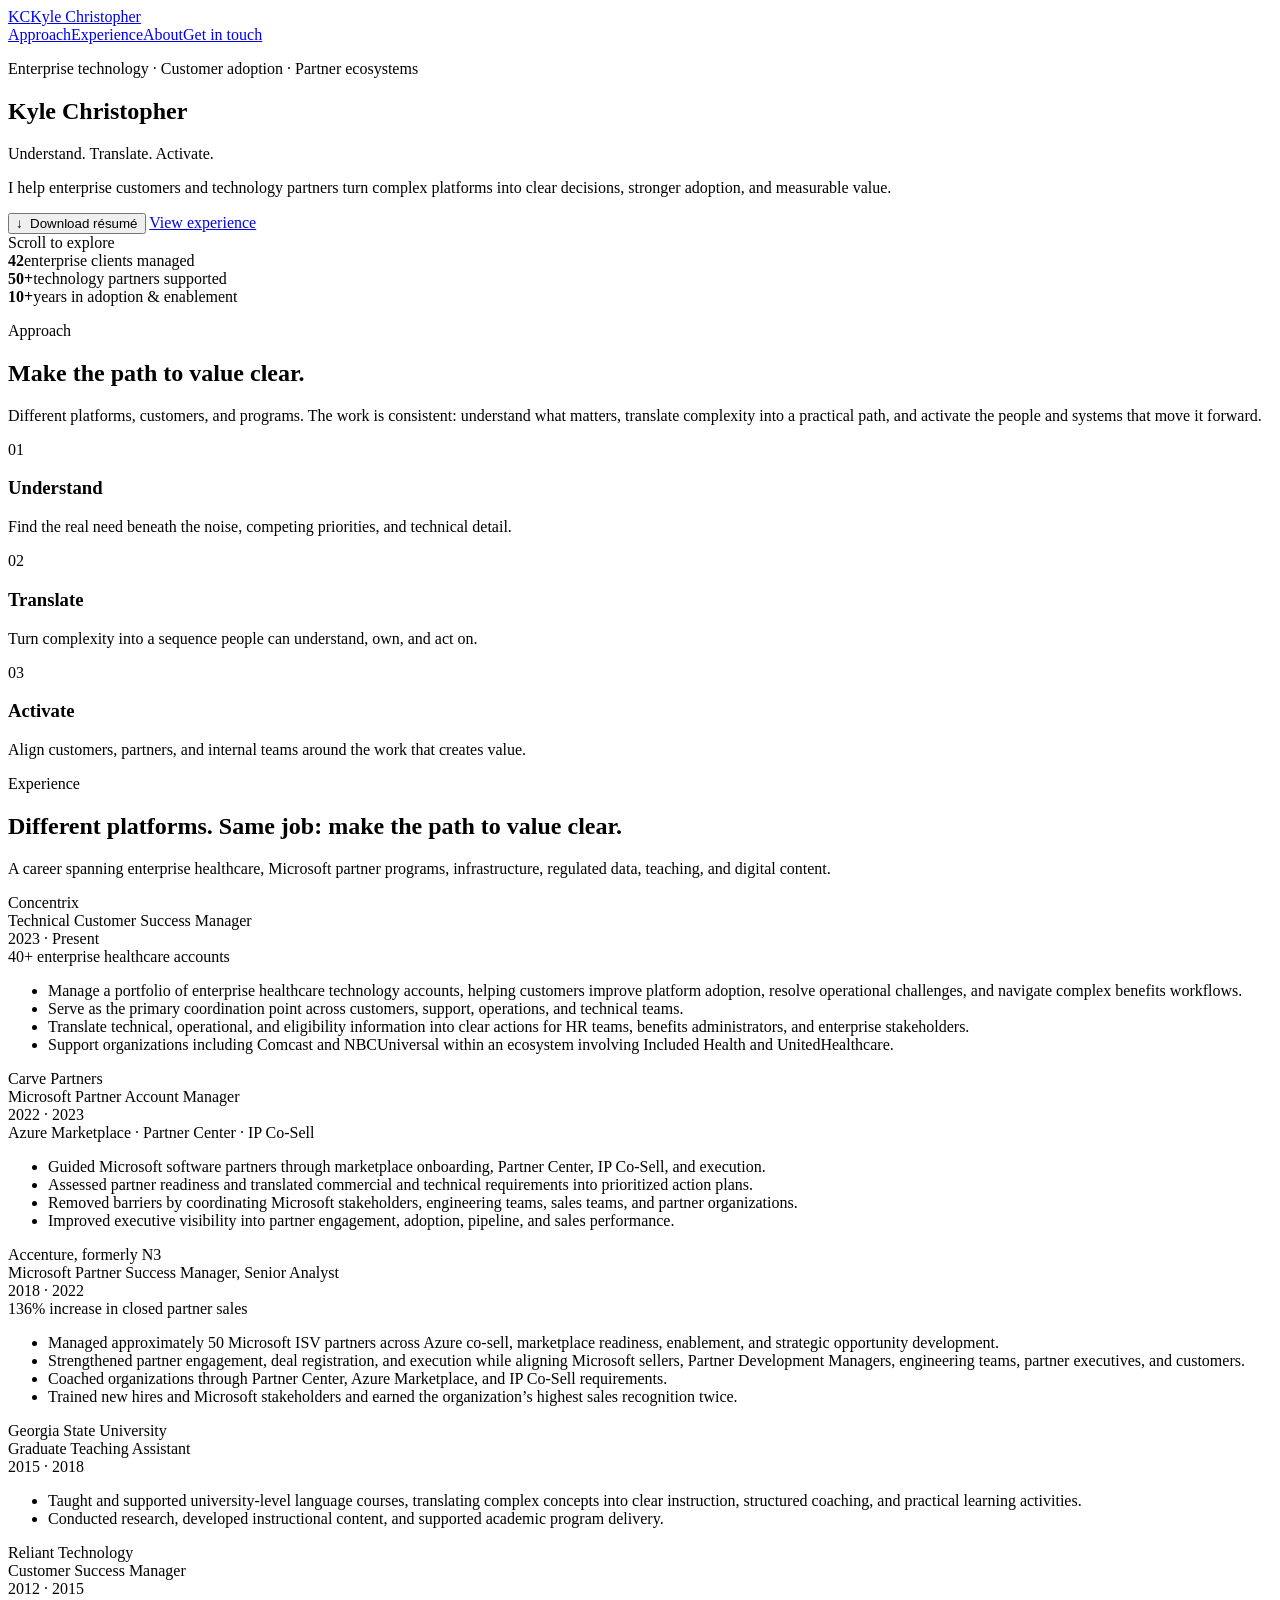
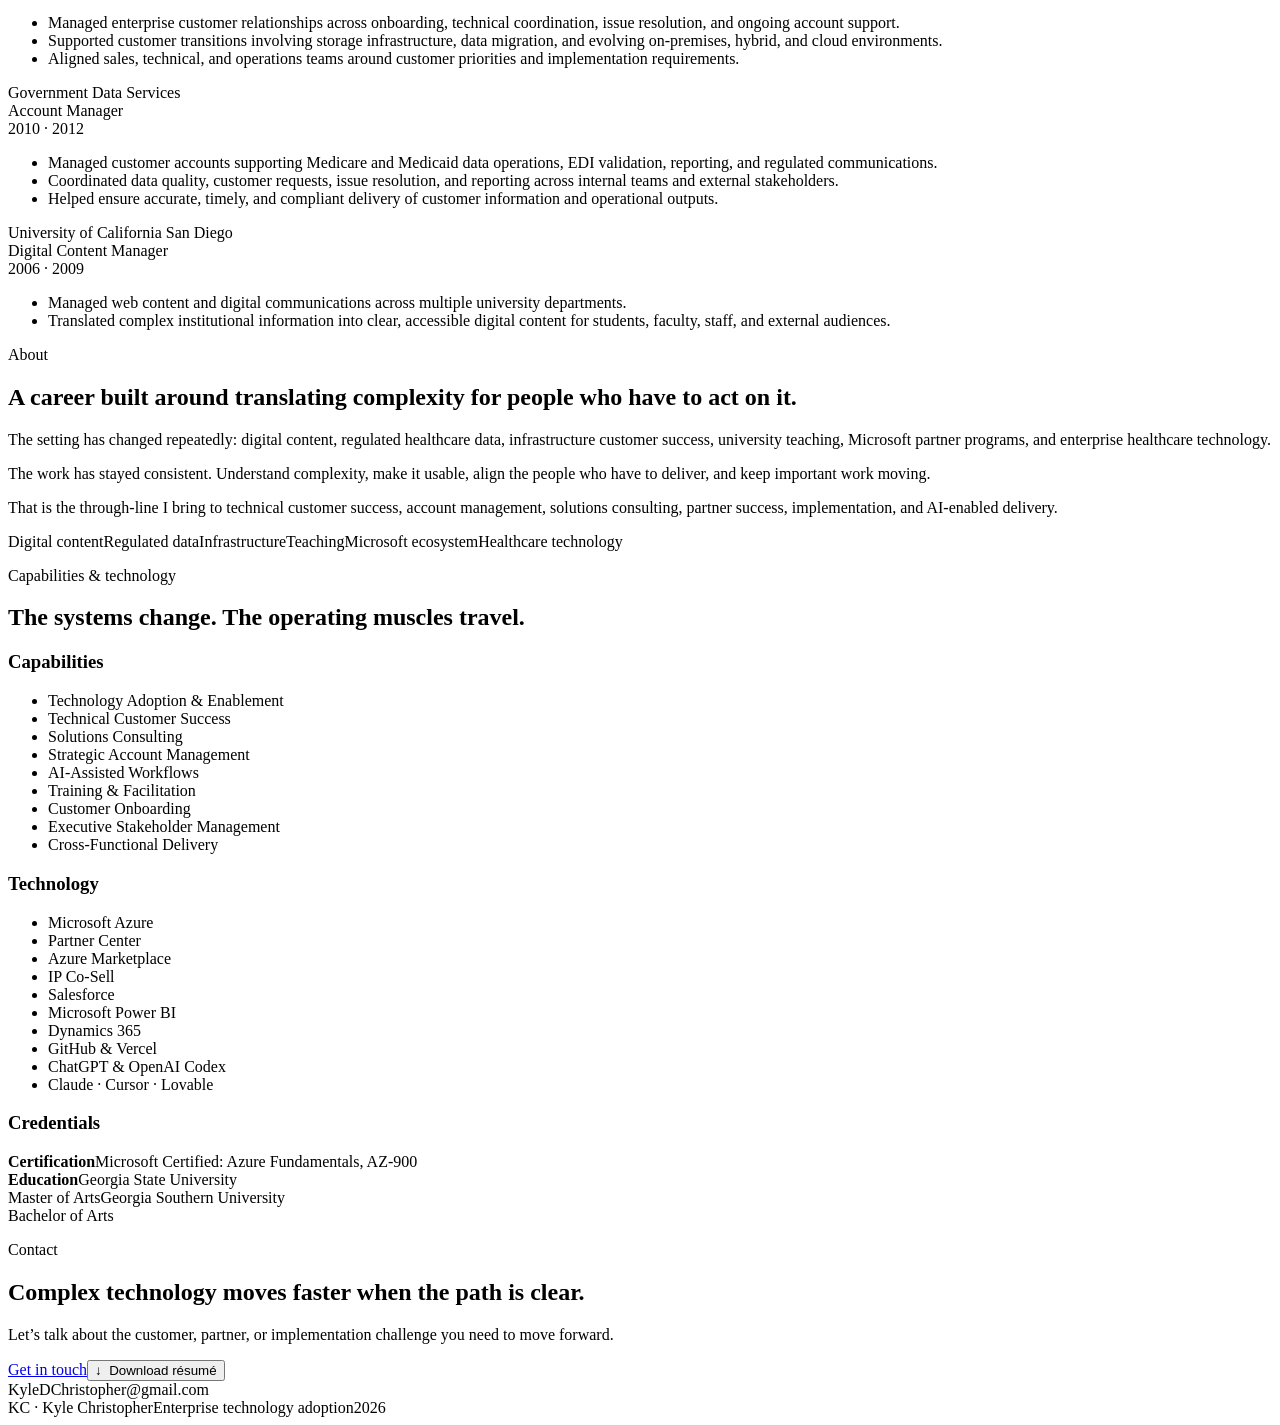
==== kylechristopher/index.html @ fbcc8490 "Add standalone Kyle Christopher portfolio page" ====
<!doctype html>
<html lang="en">
<head>
  <meta charset="utf-8" />
  <meta name="viewport" content="width=device-width, initial-scale=1" />
  <title>Kyle Christopher | Enterprise Technology Adoption</title>
  <meta name="description" content="Kyle Christopher helps enterprise customers and technology partners turn complex platforms into clear decisions, stronger adoption, and measurable value." />
  <meta property="og:title" content="Kyle Christopher | Enterprise Technology Adoption" />
  <meta property="og:description" content="Enterprise technology adoption, customer success, partner enablement, and AI-assisted delivery." />
  <meta property="og:type" content="website" />
  <meta name="theme-color" content="#08111f" />
  <link rel="stylesheet" href="styles.css" />
</head>
<body>
  <header class="nav" id="nav">
    <div class="shell nav-inner">
      <a class="brand" href="#top" aria-label="Kyle Christopher home"><span class="monogram">KC</span><span>Kyle Christopher</span></a>
      <nav class="nav-links" aria-label="Primary navigation">
        <a href="#approach">Approach</a><a href="#experience">Experience</a><a href="#about">About</a><a class="nav-cta" href="mailto:KyleDChristopher@gmail.com">Get in touch</a>
      </nav>
    </div>
  </header>

  <main>
    <section class="hero" id="top">
      <div class="orb one" data-parallax="0.12"></div><div class="orb two" data-parallax="-0.07"></div>
      <div class="shell"><div class="hero-inner" data-parallax="0.018">
        <p class="eyebrow">Enterprise technology · Customer adoption · Partner ecosystems</p>
        <h1 class="hero-name">Kyle Christopher</h1>
        <div class="hero-mantra">Understand. <span>Translate.</span> Activate.</div>
        <p class="hero-copy">I help enterprise customers and technology partners turn complex platforms into clear decisions, stronger adoption, and measurable value.</p>
        <div class="hero-actions">
          <button class="button primary" type="button" data-resume>↓&nbsp; Download résumé</button>
          <a class="button ghost" href="#experience">View experience</a>
        </div>
        <div class="scroll-note">Scroll to explore</div>
      </div></div>
    </section>

    <section class="proof" aria-label="Career proof points"><div class="shell proof-grid">
      <div class="metric reveal"><strong>42</strong><span>enterprise clients managed</span></div>
      <div class="metric reveal"><strong>50+</strong><span>technology partners supported</span></div>
      <div class="metric reveal"><strong>10+</strong><span>years in adoption & enablement</span></div>
    </div></section>

    <section class="approach" id="approach"><div class="shell">
      <div class="reveal"><p class="eyebrow">Approach</p><h2 class="section-title">Make the path to value clear.</h2><p class="section-copy">Different platforms, customers, and programs. The work is consistent: understand what matters, translate complexity into a practical path, and activate the people and systems that move it forward.</p></div>
      <div class="approach-grid">
        <article class="approach-card reveal"><div class="step-num">01</div><h3>Understand</h3><p>Find the real need beneath the noise, competing priorities, and technical detail.</p><div class="card-line"></div></article>
        <article class="approach-card reveal"><div class="step-num">02</div><h3>Translate</h3><p>Turn complexity into a sequence people can understand, own, and act on.</p><div class="card-line"></div></article>
        <article class="approach-card reveal"><div class="step-num">03</div><h3>Activate</h3><p>Align customers, partners, and internal teams around the work that creates value.</p><div class="card-line"></div></article>
      </div>
    </div></section>

    <section class="experience" id="experience"><div class="shell">
      <div class="reveal"><p class="eyebrow">Experience</p><h2 class="section-title">Different platforms. Same job: make the path to value clear.</h2><p class="section-copy">A career spanning enterprise healthcare, Microsoft partner programs, infrastructure, regulated data, teaching, and digital content.</p></div>
      <div class="timeline">
        <article class="role reveal"><div class="role-meta"><div class="role-company">Concentrix</div><div class="role-title">Technical Customer Success Manager</div><div class="role-period">2023 · Present</div></div><div class="role-body"><span class="impact-pill">40+ enterprise healthcare accounts</span><ul><li>Manage a portfolio of enterprise healthcare technology accounts, helping customers improve platform adoption, resolve operational challenges, and navigate complex benefits workflows.</li><li>Serve as the primary coordination point across customers, support, operations, and technical teams.</li><li>Translate technical, operational, and eligibility information into clear actions for HR teams, benefits administrators, and enterprise stakeholders.</li><li>Support organizations including Comcast and NBCUniversal within an ecosystem involving Included Health and UnitedHealthcare.</li></ul></div></article>
        <article class="role reveal"><div class="role-meta"><div class="role-company">Carve Partners</div><div class="role-title">Microsoft Partner Account Manager</div><div class="role-period">2022 · 2023</div></div><div class="role-body"><span class="impact-pill">Azure Marketplace · Partner Center · IP Co-Sell</span><ul><li>Guided Microsoft software partners through marketplace onboarding, Partner Center, IP Co-Sell, and execution.</li><li>Assessed partner readiness and translated commercial and technical requirements into prioritized action plans.</li><li>Removed barriers by coordinating Microsoft stakeholders, engineering teams, sales teams, and partner organizations.</li><li>Improved executive visibility into partner engagement, adoption, pipeline, and sales performance.</li></ul></div></article>
        <article class="role reveal"><div class="role-meta"><div class="role-company">Accenture, formerly N3</div><div class="role-title">Microsoft Partner Success Manager, Senior Analyst</div><div class="role-period">2018 · 2022</div></div><div class="role-body"><span class="impact-pill">136% increase in closed partner sales</span><ul><li>Managed approximately 50 Microsoft ISV partners across Azure co-sell, marketplace readiness, enablement, and strategic opportunity development.</li><li>Strengthened partner engagement, deal registration, and execution while aligning Microsoft sellers, Partner Development Managers, engineering teams, partner executives, and customers.</li><li>Coached organizations through Partner Center, Azure Marketplace, and IP Co-Sell requirements.</li><li>Trained new hires and Microsoft stakeholders and earned the organization’s highest sales recognition twice.</li></ul></div></article>
        <article class="role reveal"><div class="role-meta"><div class="role-company">Georgia State University</div><div class="role-title">Graduate Teaching Assistant</div><div class="role-period">2015 · 2018</div></div><div class="role-body"><ul><li>Taught and supported university-level language courses, translating complex concepts into clear instruction, structured coaching, and practical learning activities.</li><li>Conducted research, developed instructional content, and supported academic program delivery.</li></ul></div></article>
        <article class="role reveal"><div class="role-meta"><div class="role-company">Reliant Technology</div><div class="role-title">Customer Success Manager</div><div class="role-period">2012 · 2015</div></div><div class="role-body"><ul><li>Managed enterprise customer relationships across onboarding, technical coordination, issue resolution, and ongoing account support.</li><li>Supported customer transitions involving storage infrastructure, data migration, and evolving on-premises, hybrid, and cloud environments.</li><li>Aligned sales, technical, and operations teams around customer priorities and implementation requirements.</li></ul></div></article>
        <article class="role reveal"><div class="role-meta"><div class="role-company">Government Data Services</div><div class="role-title">Account Manager</div><div class="role-period">2010 · 2012</div></div><div class="role-body"><ul><li>Managed customer accounts supporting Medicare and Medicaid data operations, EDI validation, reporting, and regulated communications.</li><li>Coordinated data quality, customer requests, issue resolution, and reporting across internal teams and external stakeholders.</li><li>Helped ensure accurate, timely, and compliant delivery of customer information and operational outputs.</li></ul></div></article>
        <article class="role reveal"><div class="role-meta"><div class="role-company">University of California San Diego</div><div class="role-title">Digital Content Manager</div><div class="role-period">2006 · 2009</div></div><div class="role-body"><ul><li>Managed web content and digital communications across multiple university departments.</li><li>Translated complex institutional information into clear, accessible digital content for students, faculty, staff, and external audiences.</li></ul></div></article>
      </div>
    </div></section>

    <section class="about" id="about"><div class="shell about-grid">
      <div class="reveal"><p class="eyebrow">About</p><h2 class="about-quote">A career built around translating complexity for people who have to act on it.</h2></div>
      <div class="about-copy reveal"><p>The setting has changed repeatedly: digital content, regulated healthcare data, infrastructure customer success, university teaching, Microsoft partner programs, and enterprise healthcare technology.</p><p>The work has stayed consistent. Understand complexity, make it usable, align the people who have to deliver, and keep important work moving.</p><p>That is the through-line I bring to technical customer success, account management, solutions consulting, partner success, implementation, and AI-enabled delivery.</p><div class="arc"><span>Digital content</span><span>Regulated data</span><span>Infrastructure</span><span>Teaching</span><span>Microsoft ecosystem</span><span>Healthcare technology</span></div></div>
    </div></section>

    <section class="capabilities"><div class="shell">
      <div class="reveal"><p class="eyebrow">Capabilities & technology</p><h2 class="section-title">The systems change. The operating muscles travel.</h2></div>
      <div class="cap-grid">
        <section class="cap-panel reveal"><h3>Capabilities</h3><ul class="cap-list"><li>Technology Adoption & Enablement</li><li>Technical Customer Success</li><li>Solutions Consulting</li><li>Strategic Account Management</li><li>AI-Assisted Workflows</li><li>Training & Facilitation</li><li>Customer Onboarding</li><li>Executive Stakeholder Management</li><li>Cross-Functional Delivery</li></ul></section>
        <section class="cap-panel reveal"><h3>Technology</h3><ul class="cap-list"><li>Microsoft Azure</li><li>Partner Center</li><li>Azure Marketplace</li><li>IP Co-Sell</li><li>Salesforce</li><li>Microsoft Power BI</li><li>Dynamics 365</li><li>GitHub & Vercel</li><li>ChatGPT & OpenAI Codex</li><li>Claude · Cursor · Lovable</li></ul></section>
        <section class="cap-panel reveal"><h3>Credentials</h3><div class="cred"><strong>Certification</strong><span>Microsoft Certified: Azure Fundamentals, AZ-900</span></div><div class="cred"><strong>Education</strong><span>Georgia State University<br/>Master of Arts</span><span style="margin-top:12px">Georgia Southern University<br/>Bachelor of Arts</span></div></section>
      </div>
    </div></section>

    <section class="contact" id="contact"><div class="shell"><div class="contact-inner reveal">
      <p class="eyebrow">Contact</p><h2>Complex technology moves faster when the path is clear.</h2><p>Let’s talk about the customer, partner, or implementation challenge you need to move forward.</p><div class="contact-actions"><a class="button primary" href="mailto:KyleDChristopher@gmail.com">Get in touch</a><button class="button light" type="button" data-resume>↓&nbsp; Download résumé</button></div><div class="email">KyleDChristopher@gmail.com</div>
    </div></div></section>
  </main>

  <footer><div class="shell footer-inner"><span>KC · Kyle Christopher</span><span>Enterprise technology adoption</span><span>2026</span></div></footer>

  <script src="script.js"></script>
</body>
</html>
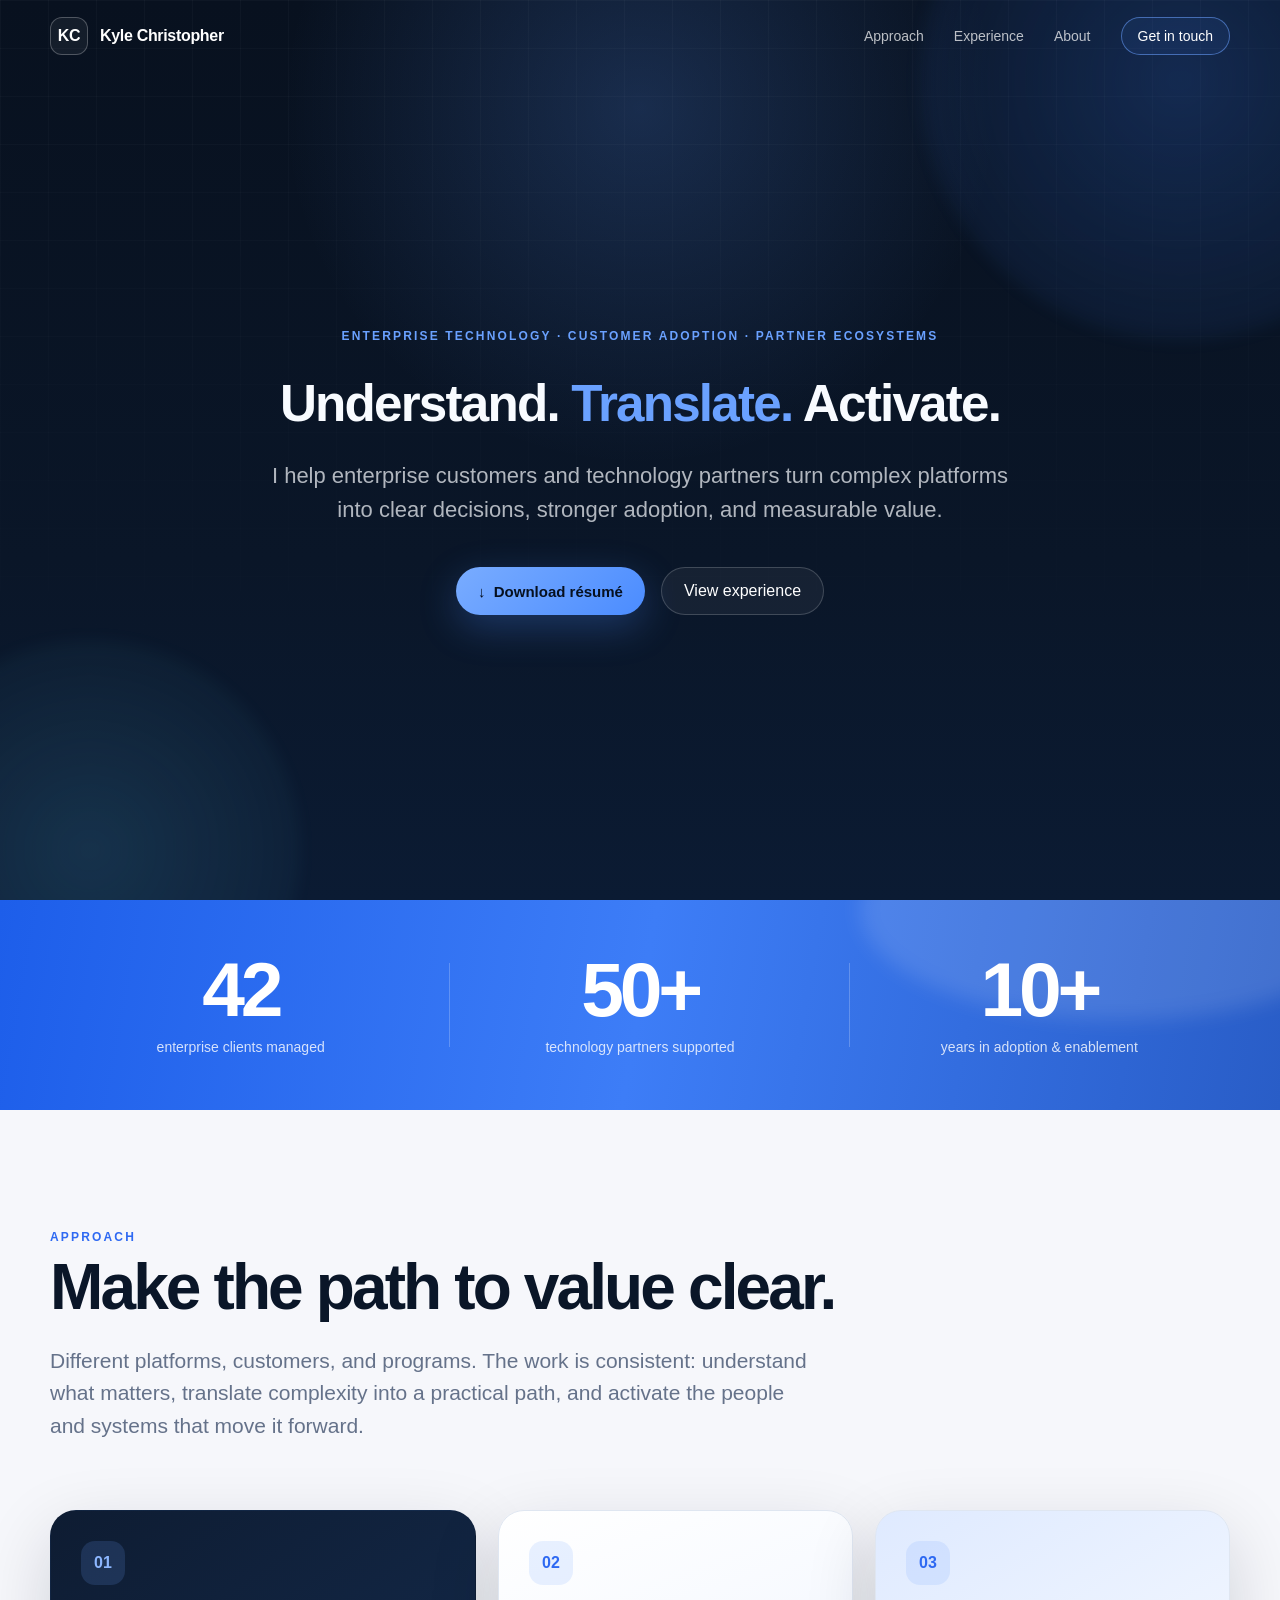
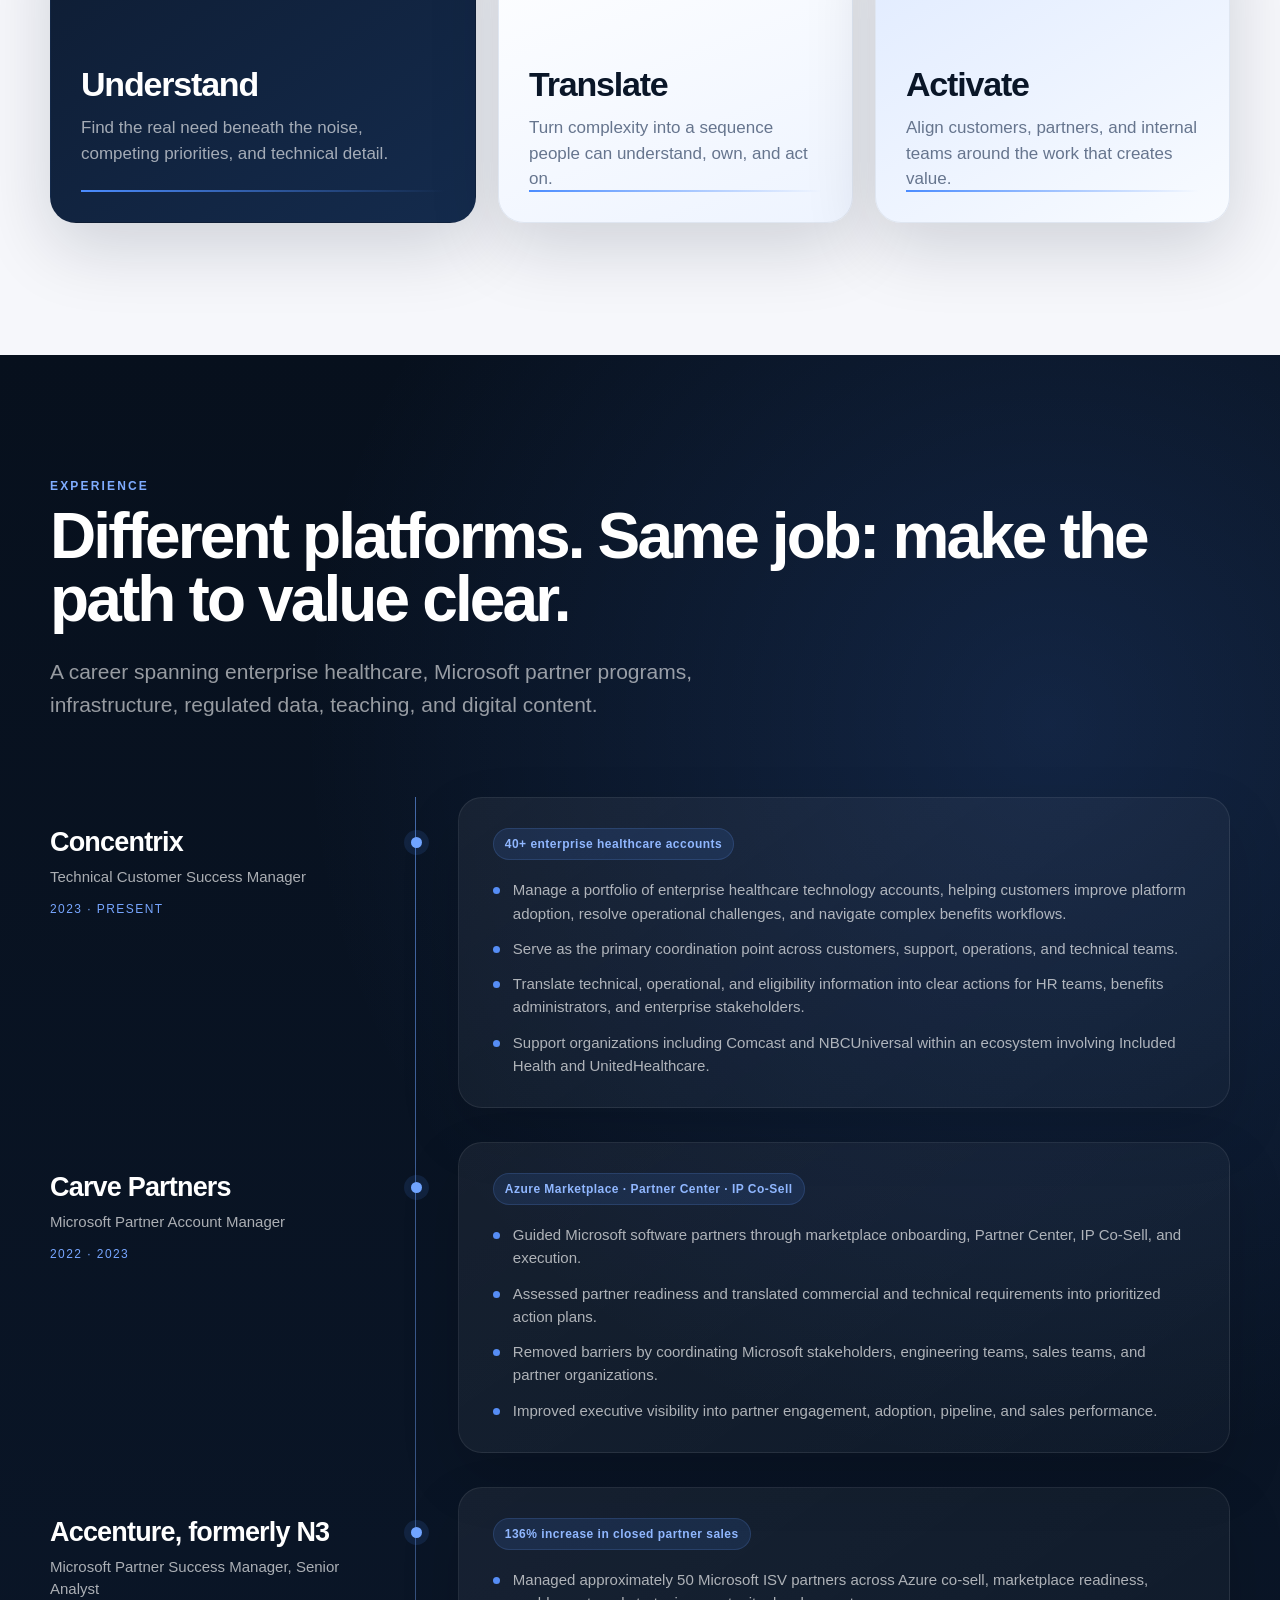
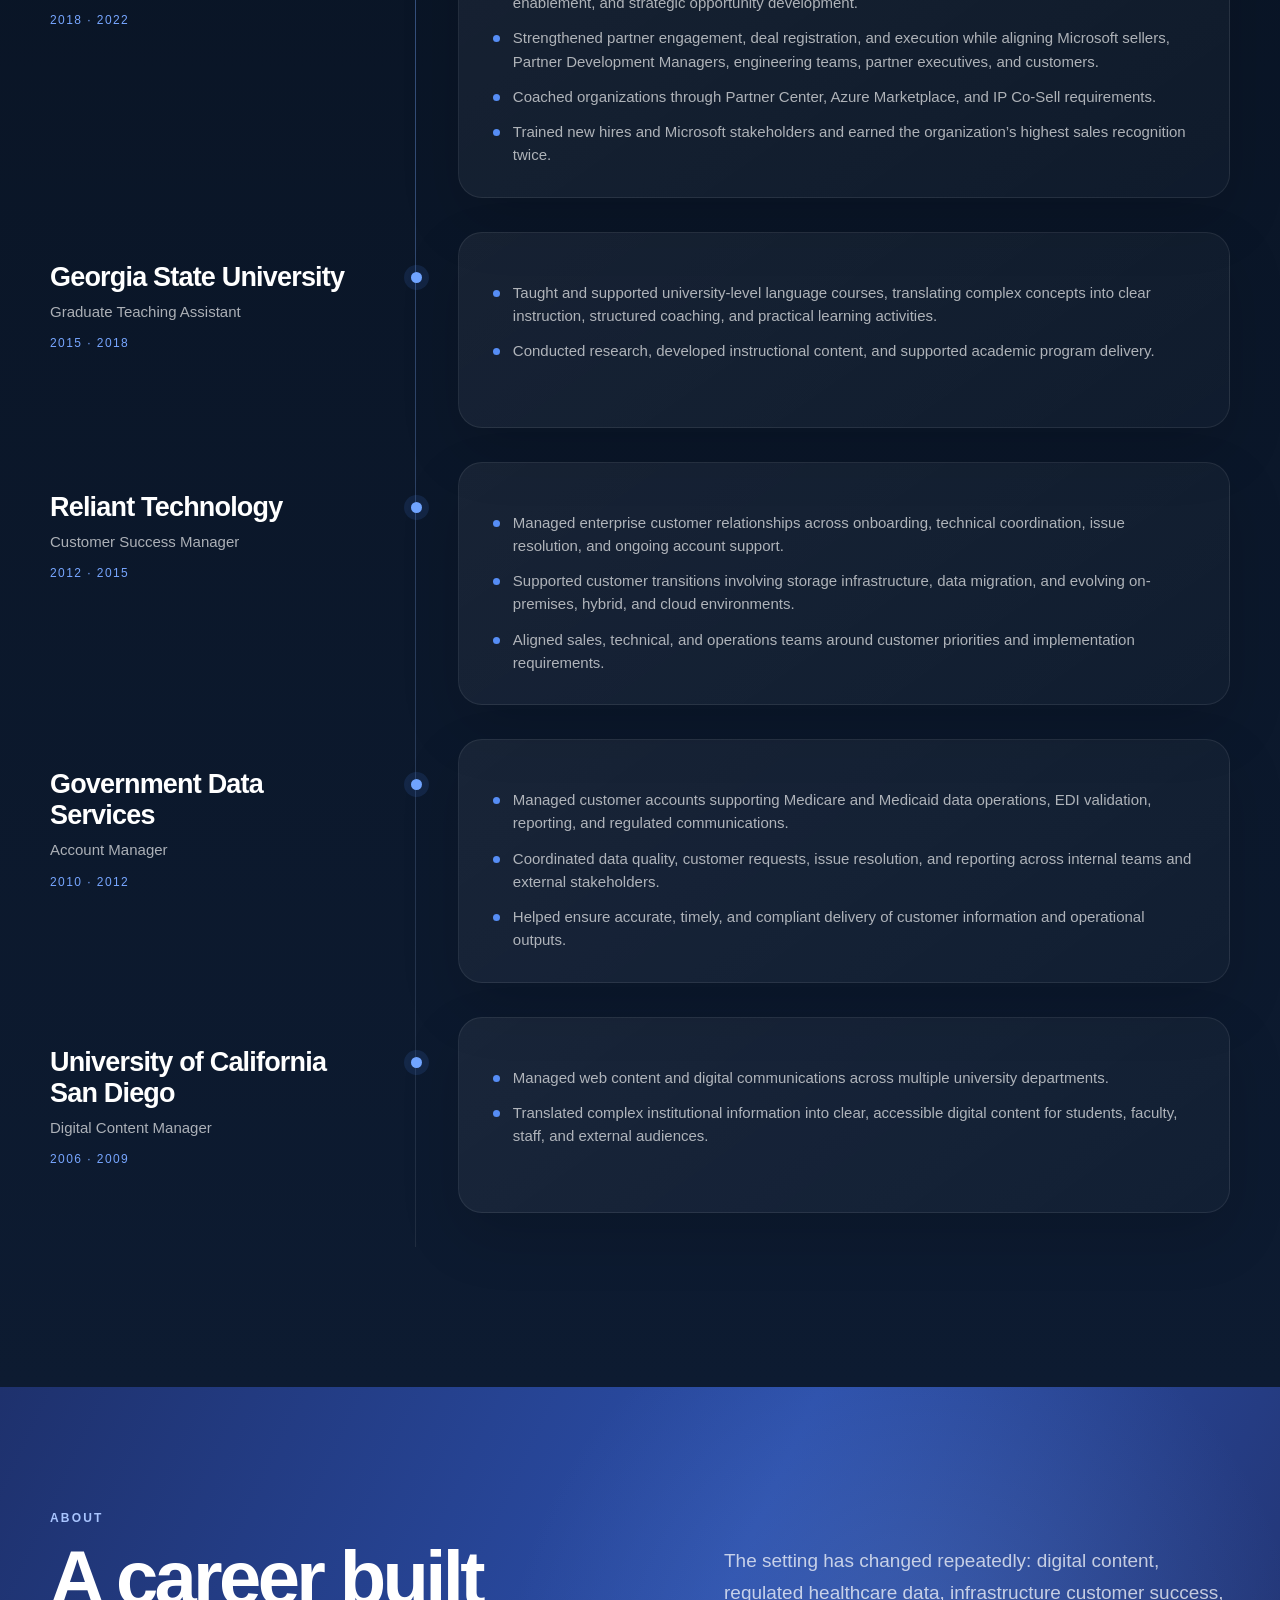
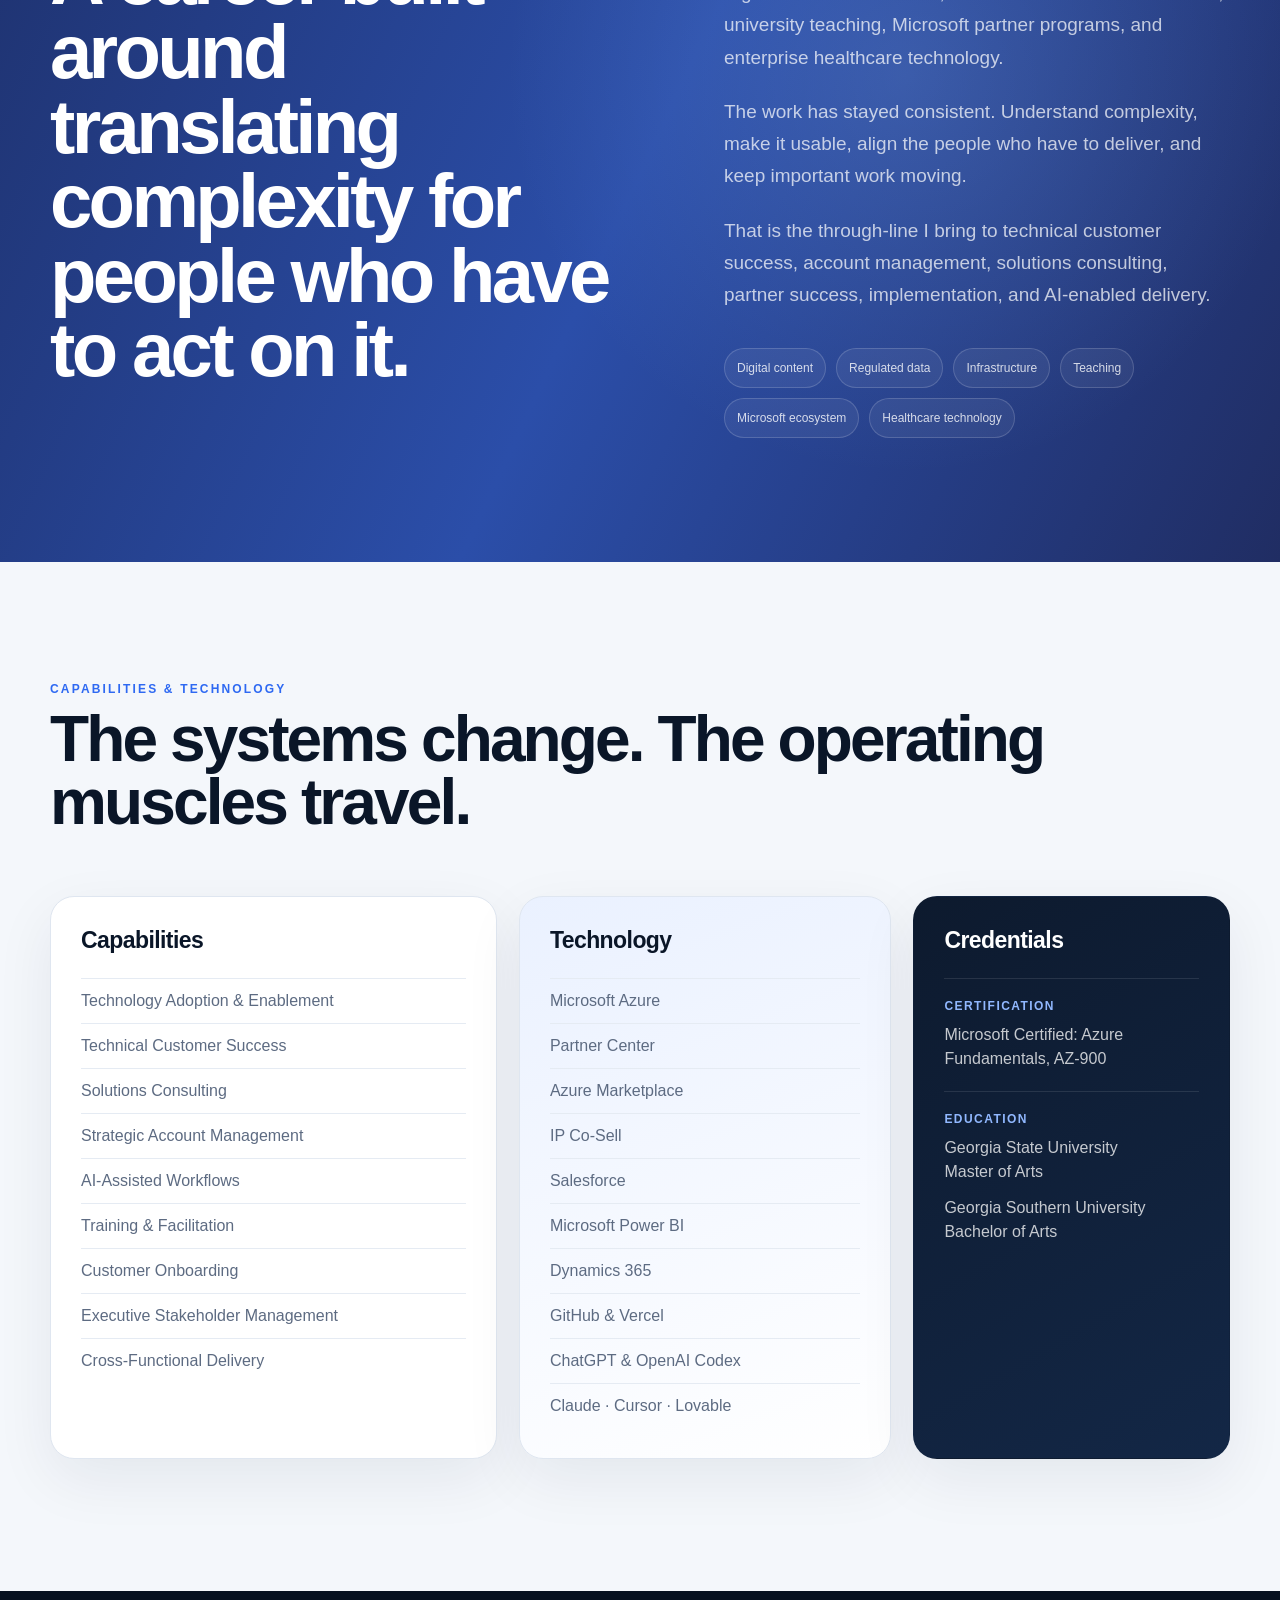
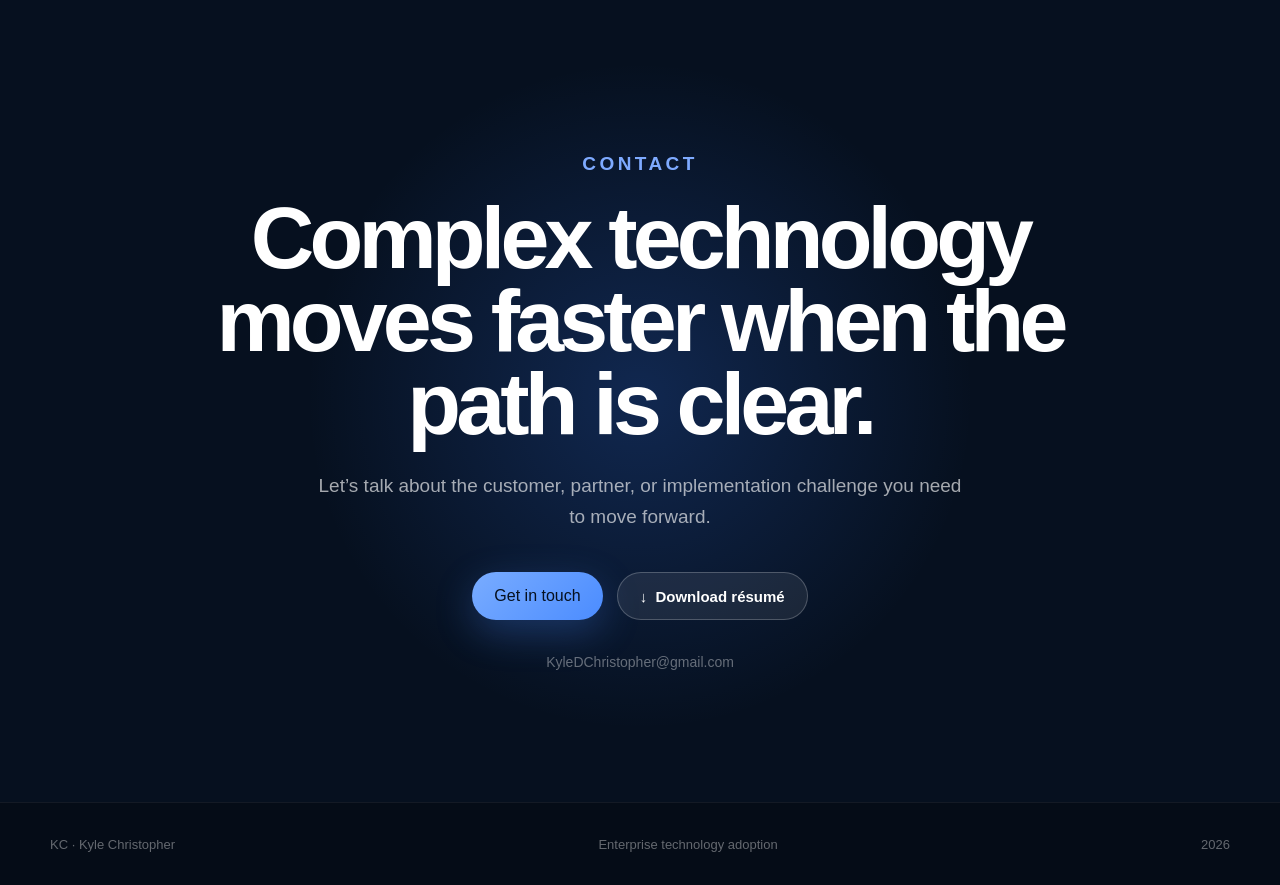
==== commit eaa9ccdc: "Refine hero and link experience to LinkedIn" ====
--- a/kylechristopher/index.html
+++ b/kylechristopher/index.html
@@ -9,6 +9,7 @@
   <meta property="og:description" content="Enterprise technology adoption, customer success, partner enablement, and AI-assisted delivery." />
   <meta property="og:type" content="website" />
   <meta name="theme-color" content="#08111f" />
+  <link rel="icon" type="image/svg+xml" href="favicon.svg" />
   <link rel="stylesheet" href="styles.css" />
 </head>
 <body>
@@ -26,14 +27,12 @@
       <div class="orb one" data-parallax="0.12"></div><div class="orb two" data-parallax="-0.07"></div>
       <div class="shell"><div class="hero-inner" data-parallax="0.018">
         <p class="eyebrow">Enterprise technology · Customer adoption · Partner ecosystems</p>
-        <h1 class="hero-name">Kyle Christopher</h1>
         <div class="hero-mantra">Understand. <span>Translate.</span> Activate.</div>
         <p class="hero-copy">I help enterprise customers and technology partners turn complex platforms into clear decisions, stronger adoption, and measurable value.</p>
         <div class="hero-actions">
           <button class="button primary" type="button" data-resume>↓&nbsp; Download résumé</button>
-          <a class="button ghost" href="#experience">View experience</a>
+          <a class="button ghost" href="https://www.linkedin.com/in/ky-c/" target="_blank" rel="noopener noreferrer">View experience</a>
         </div>
-        <div class="scroll-note">Scroll to explore</div>
       </div></div>
     </section>
 
--- a/kylechristopher/styles.css
+++ b/kylechristopher/styles.css
@@ -0,0 +1,167 @@
+    :root {
+      --ink: #08111f;
+      --ink-2: #0d1a2e;
+      --ink-3: #132541;
+      --paper: #f6f7fb;
+      --paper-2: #eef2f8;
+      --text: #0a1628;
+      --muted: #65728a;
+      --white: #f8fbff;
+      --blue: #4b8cff;
+      --blue-2: #6aa1ff;
+      --blue-3: #2e69f2;
+      --indigo: #243a84;
+      --cyan: #66d5ff;
+      --line: rgba(255,255,255,.12);
+      --shadow: 0 24px 70px rgba(4, 16, 37, .16);
+      --font: Aptos, "Aptos Display", "Segoe UI Variable", "Segoe UI", Arial, system-ui, sans-serif;
+      --max: 1180px;
+    }
+    * { box-sizing: border-box; }
+    html { scroll-behavior: smooth; scroll-padding-top: 88px; }
+    body { margin: 0; font-family: var(--font); color: var(--text); background: var(--paper); -webkit-font-smoothing: antialiased; }
+    a { color: inherit; }
+    button, a.button { font: inherit; }
+    .shell { width: min(var(--max), calc(100% - 44px)); margin: 0 auto; }
+    .eyebrow { margin:0; font-size: 12px; font-weight: 700; letter-spacing: .18em; text-transform: uppercase; }
+    .section-title { margin: 12px 0 0; font-size: clamp(36px, 5vw, 68px); line-height: .98; letter-spacing: -.045em; font-weight: 700; }
+    .section-copy { margin: 26px 0 0; max-width: 760px; font-size: clamp(17px, 2vw, 21px); line-height: 1.55; }
+    .nav { position: fixed; inset: 0 0 auto 0; height: 72px; z-index: 50; transition: .35s ease; }
+    .nav.scrolled { background: rgba(8,17,31,.82); backdrop-filter: blur(18px); border-bottom: 1px solid rgba(255,255,255,.08); }
+    .nav-inner { height: 72px; display:flex; align-items:center; justify-content:space-between; color: #fff; }
+    .brand { text-decoration:none; display:flex; align-items:center; gap: 12px; font-weight:700; letter-spacing:-.02em; }
+    .monogram { display:grid; place-items:center; width: 38px; height: 38px; border:1px solid rgba(255,255,255,.25); border-radius:12px; background:rgba(255,255,255,.05); }
+    .nav-links { display:flex; align-items:center; gap: 30px; }
+    .nav-links a { text-decoration:none; font-size:14px; color:rgba(255,255,255,.72); transition:.25s; }
+    .nav-links a:hover { color:#fff; }
+    .nav-cta { border:1px solid rgba(106,161,255,.55); padding:10px 16px; border-radius:999px; color:#fff!important; background:rgba(75,140,255,.08); }
+
+    .hero { min-height: 100svh; display:grid; place-items:center; position:relative; overflow:hidden; background:
+      radial-gradient(circle at 50% 12%, rgba(91,151,255,.20), transparent 35%),
+      linear-gradient(180deg, #08111f 0%, #0a1628 62%, #0b1b33 100%); color: var(--white); }
+    .hero::before { content:""; position:absolute; inset:0; background-image: linear-gradient(rgba(255,255,255,.03) 1px, transparent 1px), linear-gradient(90deg, rgba(255,255,255,.03) 1px, transparent 1px); background-size: 48px 48px; mask-image: linear-gradient(to bottom, rgba(0,0,0,.85), transparent 84%); }
+    .orb { position:absolute; border-radius:50%; filter: blur(8px); pointer-events:none; will-change:transform; }
+    .orb.one { width:520px; height:520px; top:-180px; right:-160px; background:radial-gradient(circle, rgba(62,130,255,.22), rgba(62,130,255,0)); }
+    .orb.two { width:420px; height:420px; bottom:-160px; left:-120px; background:radial-gradient(circle, rgba(102,213,255,.13), rgba(102,213,255,0)); }
+    .hero-inner { position:relative; z-index:2; text-align:center; padding: 138px 0 94px; max-width: 980px; margin:0 auto; }
+    .hero .eyebrow { color: var(--blue-2); opacity:0; animation: rise 1.45s .16s cubic-bezier(.16,1,.3,1) forwards; }
+    .hero-name { margin: 24px 0 0; font-size: clamp(52px, 8.3vw, 118px); line-height:.86; letter-spacing:-.06em; font-weight:700; opacity:0; animation: rise 1.55s .32s cubic-bezier(.16,1,.3,1) forwards; }
+    .hero-mantra { margin: 34px auto 0; font-size: clamp(28px, 4vw, 54px); line-height:1.06; letter-spacing:-.035em; font-weight:600; opacity:0; animation: rise 1.55s .50s cubic-bezier(.16,1,.3,1) forwards; }
+    .hero-mantra span { color: var(--blue-2); }
+    .hero-copy { margin: 28px auto 0; max-width: 740px; font-size: clamp(18px, 2vw, 22px); line-height:1.55; color: rgba(248,251,255,.70); opacity:0; animation: rise 1.55s .68s cubic-bezier(.16,1,.3,1) forwards; }
+    .hero-actions { margin-top: 40px; display:flex; justify-content:center; gap:16px; flex-wrap:wrap; opacity:0; animation: rise 1.55s .86s cubic-bezier(.16,1,.3,1) forwards; }
+    .button { appearance:none; border:0; cursor:pointer; text-decoration:none; display:inline-flex; align-items:center; justify-content:center; gap:10px; min-height:48px; padding:0 22px; border-radius:999px; font-weight:600; font-size:15px; transition:transform .25s ease, background .25s ease, border-color .25s ease; }
+    .button:hover { transform:translateY(-2px); }
+    .button.primary { color:#06101f; background:linear-gradient(135deg, #79acff, #4b8cff); box-shadow:0 12px 38px rgba(75,140,255,.28); }
+    .button.ghost { color:#fff; border:1px solid rgba(255,255,255,.18); background:rgba(255,255,255,.05); }
+    .button.light { color:#fff; border:1px solid rgba(255,255,255,.22); background:rgba(255,255,255,.08); }
+    .scroll-note { margin-top: 58px; font-size:12px; letter-spacing:.16em; text-transform:uppercase; color:rgba(255,255,255,.36); opacity:0; animation: fade 1.2s 1.35s ease forwards; }
+    @keyframes rise { from { opacity:0; transform:translateY(28px);} to {opacity:1; transform:none;} }
+    @keyframes fade { to { opacity:1; } }
+
+    .proof { background: linear-gradient(100deg, #1d5eea 0%, #3d7df7 50%, #295dc7 100%); color:#fff; position:relative; overflow:hidden; }
+    .proof::after { content:""; position:absolute; width:520px; height:220px; right:-100px; top:-100px; border-radius:50%; background:rgba(255,255,255,.12); filter:blur(10px); }
+    .proof-grid { position:relative; z-index:1; min-height: 210px; display:grid; grid-template-columns:repeat(3,1fr); align-items:center; gap:18px; }
+    .metric { text-align:center; padding:34px 18px; position:relative; }
+    .metric + .metric::before { content:""; position:absolute; left:0; top:25%; height:50%; width:1px; background:rgba(255,255,255,.22); }
+    .metric strong { display:block; font-size:clamp(46px,6vw,78px); line-height:.9; letter-spacing:-.055em; }
+    .metric span { display:block; margin-top:14px; font-size:14px; color:rgba(255,255,255,.80); }
+
+    .approach { background: var(--paper); padding: 120px 0 132px; position:relative; overflow:hidden; }
+    .approach .eyebrow { color: var(--blue-3); }
+    .approach .section-copy { color:var(--muted); }
+    .approach-grid { margin-top:68px; display:grid; grid-template-columns:1.2fr 1fr 1fr; gap:22px; align-items:stretch; }
+    .approach-card { position:relative; min-height:300px; border-radius:26px; padding:30px; overflow:hidden; border:1px solid #dfe6f1; box-shadow:var(--shadow); background:#fff; transition:transform .35s ease, box-shadow .35s ease; }
+    .approach-card:hover { transform:translateY(-7px); box-shadow:0 30px 80px rgba(8,17,31,.15); }
+    .approach-card:first-child { background:linear-gradient(145deg, #0e1c32, #142b4d); color:#fff; border-color:transparent; }
+    .approach-card:nth-child(2) { background:linear-gradient(160deg, #ffffff, #eef4ff); }
+    .approach-card:nth-child(3) { background:linear-gradient(150deg, #dfeaff, #f8fbff); }
+    .step-num { width:44px; height:44px; display:grid; place-items:center; border-radius:14px; font-weight:700; background:rgba(75,140,255,.12); color:var(--blue-3); }
+    .approach-card:first-child .step-num { background:rgba(106,161,255,.16); color:#8db7ff; }
+    .approach-card h3 { margin:82px 0 0; font-size:34px; line-height:1; letter-spacing:-.035em; }
+    .approach-card p { margin:14px 0 0; font-size:17px; line-height:1.5; color:#66758e; }
+    .approach-card:first-child p { color:rgba(255,255,255,.62); }
+    .card-line { position:absolute; inset:auto 30px 30px 30px; height:2px; background:linear-gradient(90deg, var(--blue), transparent); }
+
+    .experience { background: linear-gradient(180deg, #07101d, #0d1b31); color:#fff; padding:124px 0 140px; position:relative; overflow:hidden; }
+    .experience::before { content:""; position:absolute; inset:0; background:radial-gradient(circle at 82% 14%, rgba(76,139,255,.16), transparent 30%); }
+    .experience .shell { position:relative; z-index:1; }
+    .experience .eyebrow { color:#7facff; }
+    .experience .section-copy { color:rgba(255,255,255,.58); }
+    .timeline { margin-top:76px; position:relative; }
+    .timeline::before { content:""; position:absolute; left:calc(31% - 1px); top:0; bottom:0; width:1px; background:linear-gradient(to bottom, rgba(106,161,255,.6), rgba(255,255,255,.08)); }
+    .role { display:grid; grid-template-columns:31% 69%; gap:0; min-height:230px; padding:0 0 34px; }
+    .role-meta { padding:30px 44px 30px 0; position:relative; }
+    .role-meta::after { content:""; position:absolute; right:-6px; top:40px; width:11px; height:11px; border-radius:50%; background:#70a4ff; box-shadow:0 0 0 7px rgba(75,140,255,.12); }
+    .role-company { font-size:27px; font-weight:700; letter-spacing:-.03em; }
+    .role-title { margin-top:8px; font-size:15px; line-height:1.45; color:rgba(255,255,255,.66); }
+    .role-period { margin-top:14px; font-size:12px; letter-spacing:.12em; text-transform:uppercase; color:#77a6ff; }
+    .role-body { margin-left:42px; padding:30px 34px; border:1px solid rgba(255,255,255,.08); border-radius:24px; background:linear-gradient(145deg, rgba(255,255,255,.055), rgba(255,255,255,.025)); box-shadow:0 24px 60px rgba(0,0,0,.14); }
+    .role-body ul { margin:18px 0 0; padding:0; list-style:none; display:grid; gap:12px; }
+    .role-body li { color:rgba(255,255,255,.66); line-height:1.55; font-size:15px; padding-left:20px; position:relative; }
+    .role-body li::before { content:""; width:7px; height:7px; border-radius:50%; position:absolute; left:0; top:.6em; background:#568df5; }
+    .impact-pill { display:inline-flex; padding:8px 11px; border-radius:999px; background:rgba(75,140,255,.12); color:#90b7ff; border:1px solid rgba(106,161,255,.17); font-size:12px; font-weight:700; letter-spacing:.04em; }
+
+    .about { color:#fff; background:linear-gradient(115deg, #1e316d 0%, #2b4ea9 50%, #202d63 100%); padding:124px 0; position:relative; overflow:hidden; }
+    .about::before { content:""; position:absolute; inset:-30% -10%; background:radial-gradient(circle at 68% 45%, rgba(137,185,255,.20), transparent 32%); transform:rotate(-8deg); }
+    .about-grid { position:relative; z-index:1; display:grid; grid-template-columns:1.08fr .92fr; gap:80px; align-items:start; }
+    .about .eyebrow { color:#a9c5ff; }
+    .about-quote { margin:16px 0 0; font-size:clamp(42px,6vw,76px); line-height:.98; letter-spacing:-.048em; }
+    .about-copy { font-size:19px; line-height:1.7; color:rgba(255,255,255,.72); padding-top:34px; }
+    .about-copy p { margin:0 0 22px; }
+    .arc { margin-top:36px; display:flex; flex-wrap:wrap; gap:10px; }
+    .arc span { padding:9px 12px; border-radius:999px; font-size:12px; color:rgba(255,255,255,.8); border:1px solid rgba(255,255,255,.16); background:rgba(255,255,255,.06); }
+
+    .capabilities { background:#f4f7fb; padding:120px 0 132px; }
+    .capabilities .eyebrow { color:var(--blue-3); }
+    .cap-grid { margin-top:62px; display:grid; grid-template-columns:1.2fr 1fr .85fr; gap:22px; }
+    .cap-panel { border-radius:24px; padding:30px; background:#fff; border:1px solid #dfe6f0; box-shadow:0 20px 60px rgba(9,27,57,.07); }
+    .cap-panel:nth-child(2) { background:linear-gradient(160deg,#eaf1ff,#fff); }
+    .cap-panel:nth-child(3) { background:linear-gradient(150deg,#0d1a2e,#132746); color:#fff; border-color:transparent; }
+    .cap-panel h3 { margin:0 0 24px; font-size:23px; letter-spacing:-.025em; }
+    .cap-list { list-style:none; padding:0; margin:0; display:grid; gap:0; }
+    .cap-list li { padding:13px 0; border-top:1px solid #e5ebf3; color:#5d6b82; }
+    .cap-panel:nth-child(3) .cap-list li { border-color:rgba(255,255,255,.1); color:rgba(255,255,255,.7); }
+    .cred { padding:20px 0; border-top:1px solid rgba(255,255,255,.1); }
+    .cred strong { display:block; color:#91b8ff; font-size:12px; letter-spacing:.12em; text-transform:uppercase; }
+    .cred span { display:block; margin-top:10px; color:rgba(255,255,255,.76); line-height:1.5; }
+
+    .contact { background:#06101f; color:#fff; padding:132px 0; position:relative; overflow:hidden; }
+    .contact::before { content:""; position:absolute; width:760px; height:760px; border-radius:50%; background:radial-gradient(circle,rgba(55,124,255,.22),transparent 62%); left:50%; top:50%; transform:translate(-50%,-50%); }
+    .contact-inner { position:relative; z-index:1; text-align:center; max-width:900px; margin:0 auto; }
+    .contact .eyebrow { color:#7eaaff; }
+    .contact h2 { margin:18px auto 0; font-size:clamp(44px,7vw,88px); line-height:.94; letter-spacing:-.055em; }
+    .contact p { margin:26px auto 0; max-width:650px; font-size:19px; line-height:1.6; color:rgba(255,255,255,.64); }
+    .contact-actions { margin-top:40px; display:flex; justify-content:center; flex-wrap:wrap; gap:14px; }
+    .email { margin-top:34px; font-size:14px; color:rgba(255,255,255,.38); }
+    footer { background:#050c17; color:rgba(255,255,255,.38); border-top:1px solid rgba(255,255,255,.06); }
+    .footer-inner { min-height:82px; display:flex; align-items:center; justify-content:space-between; gap:20px; font-size:13px; }
+
+    .reveal { opacity:0; transform:translateY(24px); transition:opacity .9s cubic-bezier(.16,1,.3,1), transform 1s cubic-bezier(.16,1,.3,1); }
+    .reveal.visible { opacity:1; transform:none; }
+
+    @media (max-width: 860px) {
+      .shell { width:min(100% - 30px,var(--max)); }
+      .nav-links a:not(.nav-cta) { display:none; }
+      .brand > span:last-child { display:none; }
+      .hero-inner { padding-top:120px; }
+      .proof-grid { grid-template-columns:1fr; padding:24px 0; }
+      .metric { padding:24px 10px; }
+      .metric + .metric::before { width:40%; height:1px; top:0; left:30%; }
+      .approach-grid,.about-grid,.cap-grid { grid-template-columns:1fr; }
+      .approach-card { min-height:245px; }
+      .approach-card h3 { margin-top:60px; }
+      .timeline::before { left:7px; }
+      .role { grid-template-columns:1fr; padding-left:32px; min-height:auto; }
+      .role-meta { padding:24px 0 15px; }
+      .role-meta::after { left:-30px; right:auto; top:32px; }
+      .role-body { margin-left:0; padding:24px; }
+      .about-grid { gap:25px; }
+      .about-copy { padding-top:0; }
+      .footer-inner { flex-direction:column; justify-content:center; text-align:center; padding:24px 0; }
+    }
+    @media (prefers-reduced-motion: reduce) {
+      html { scroll-behavior:auto; }
+      *,*::before,*::after { animation-duration:.001ms!important; animation-iteration-count:1!important; transition-duration:.001ms!important; }
+      .hero .eyebrow,.hero-name,.hero-mantra,.hero-copy,.hero-actions,.scroll-note,.reveal { opacity:1!important; transform:none!important; }
+    }
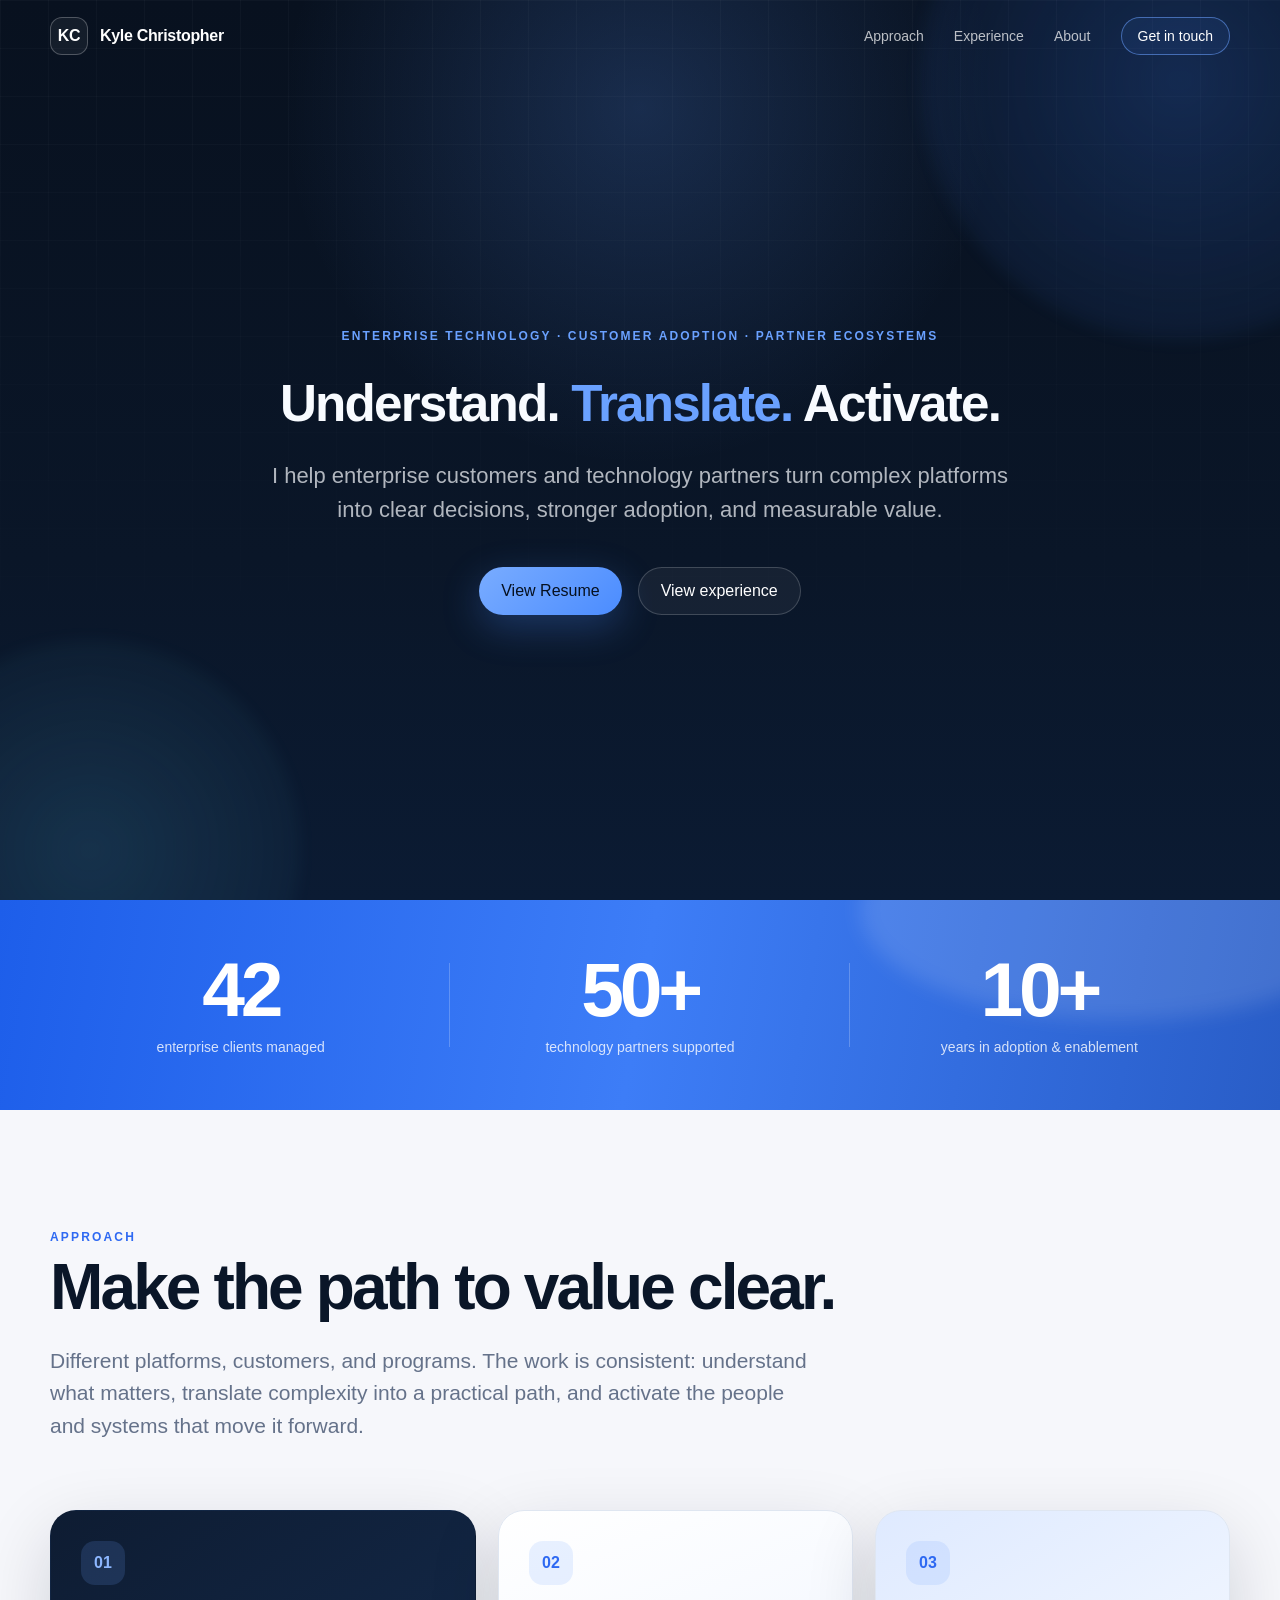
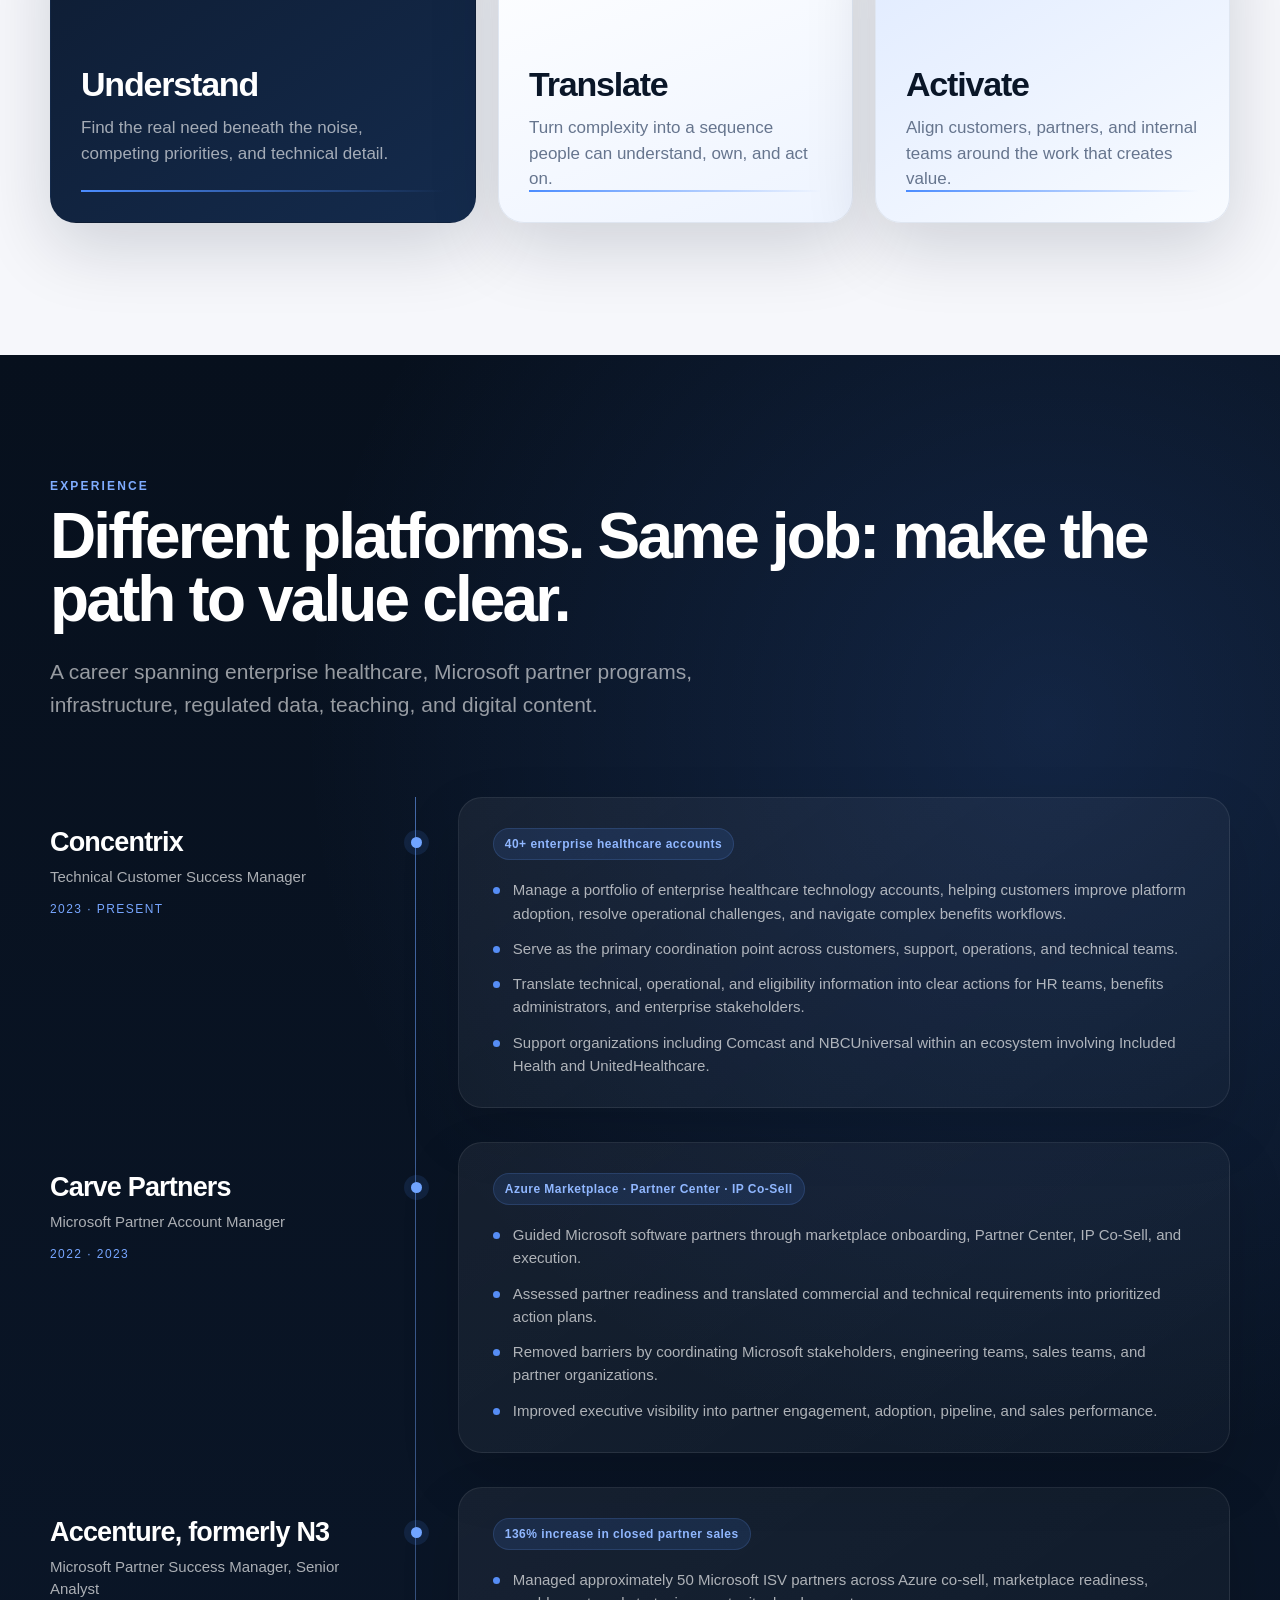
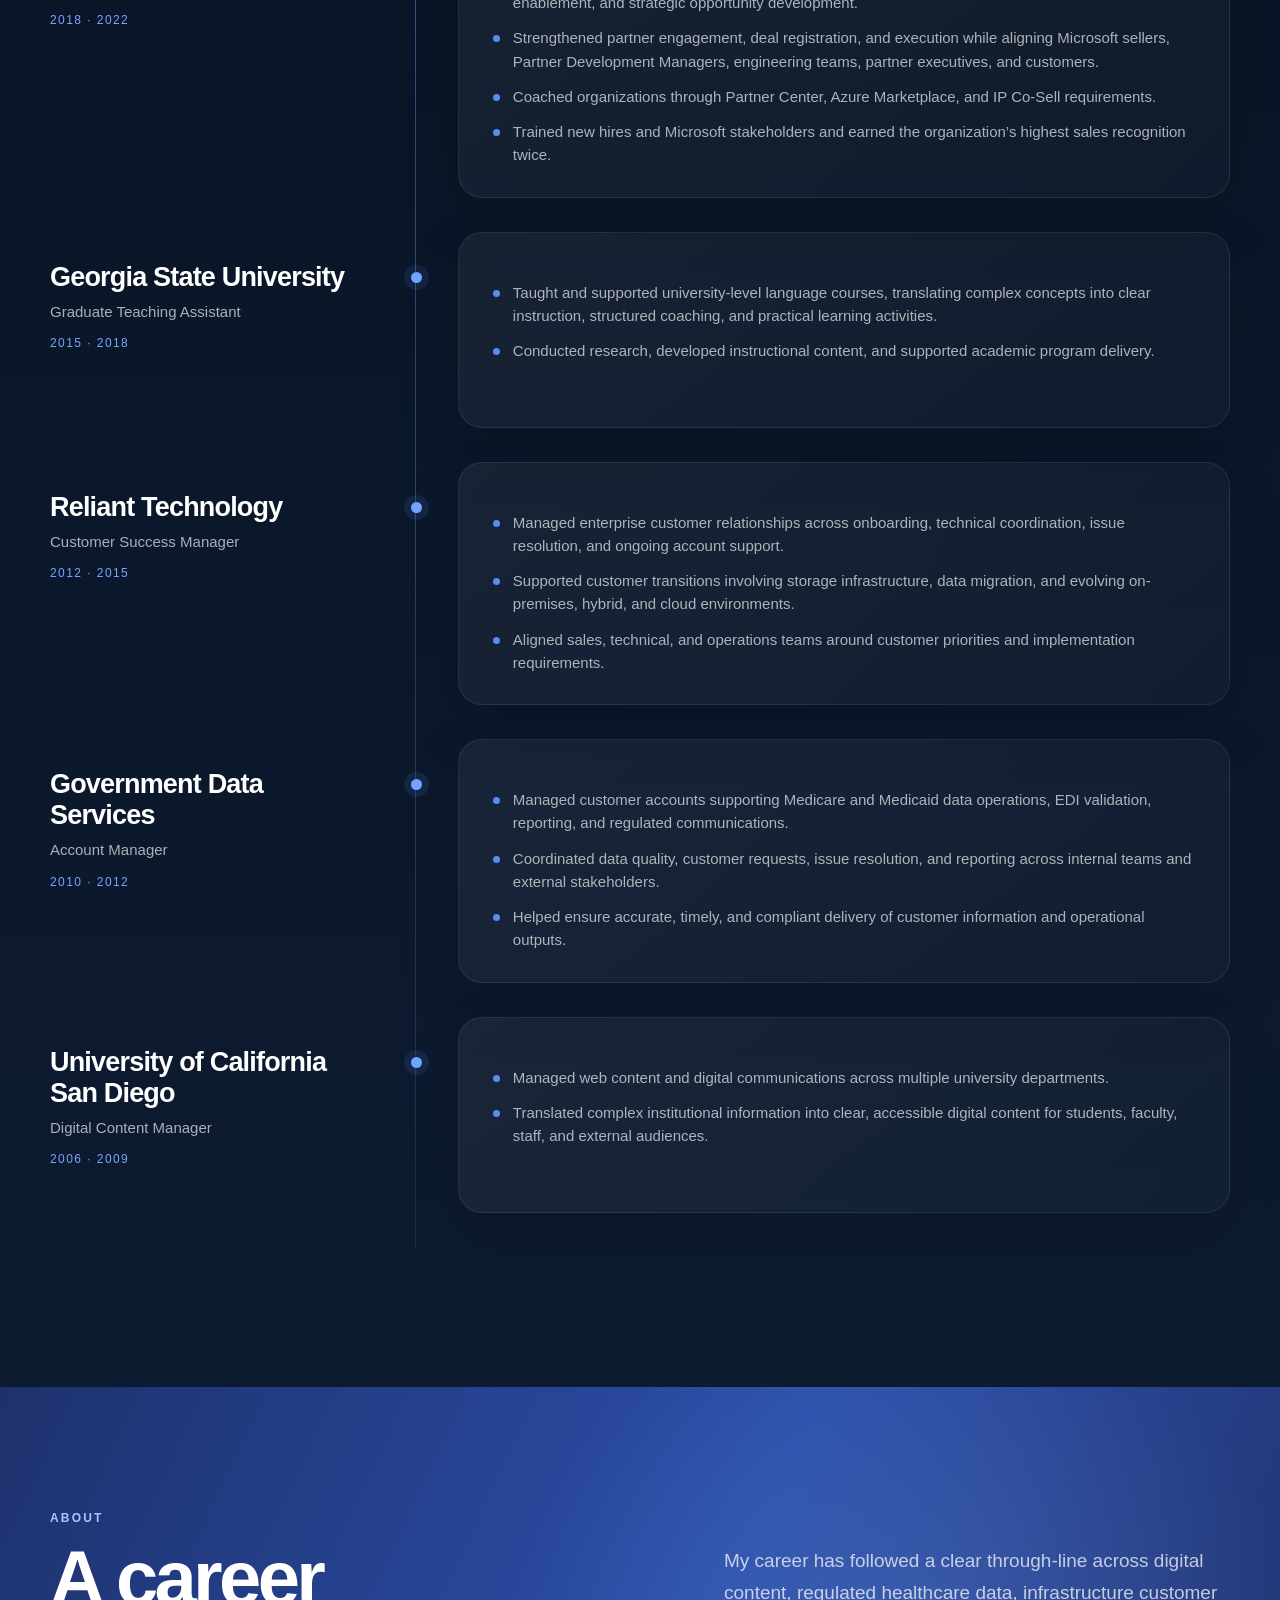
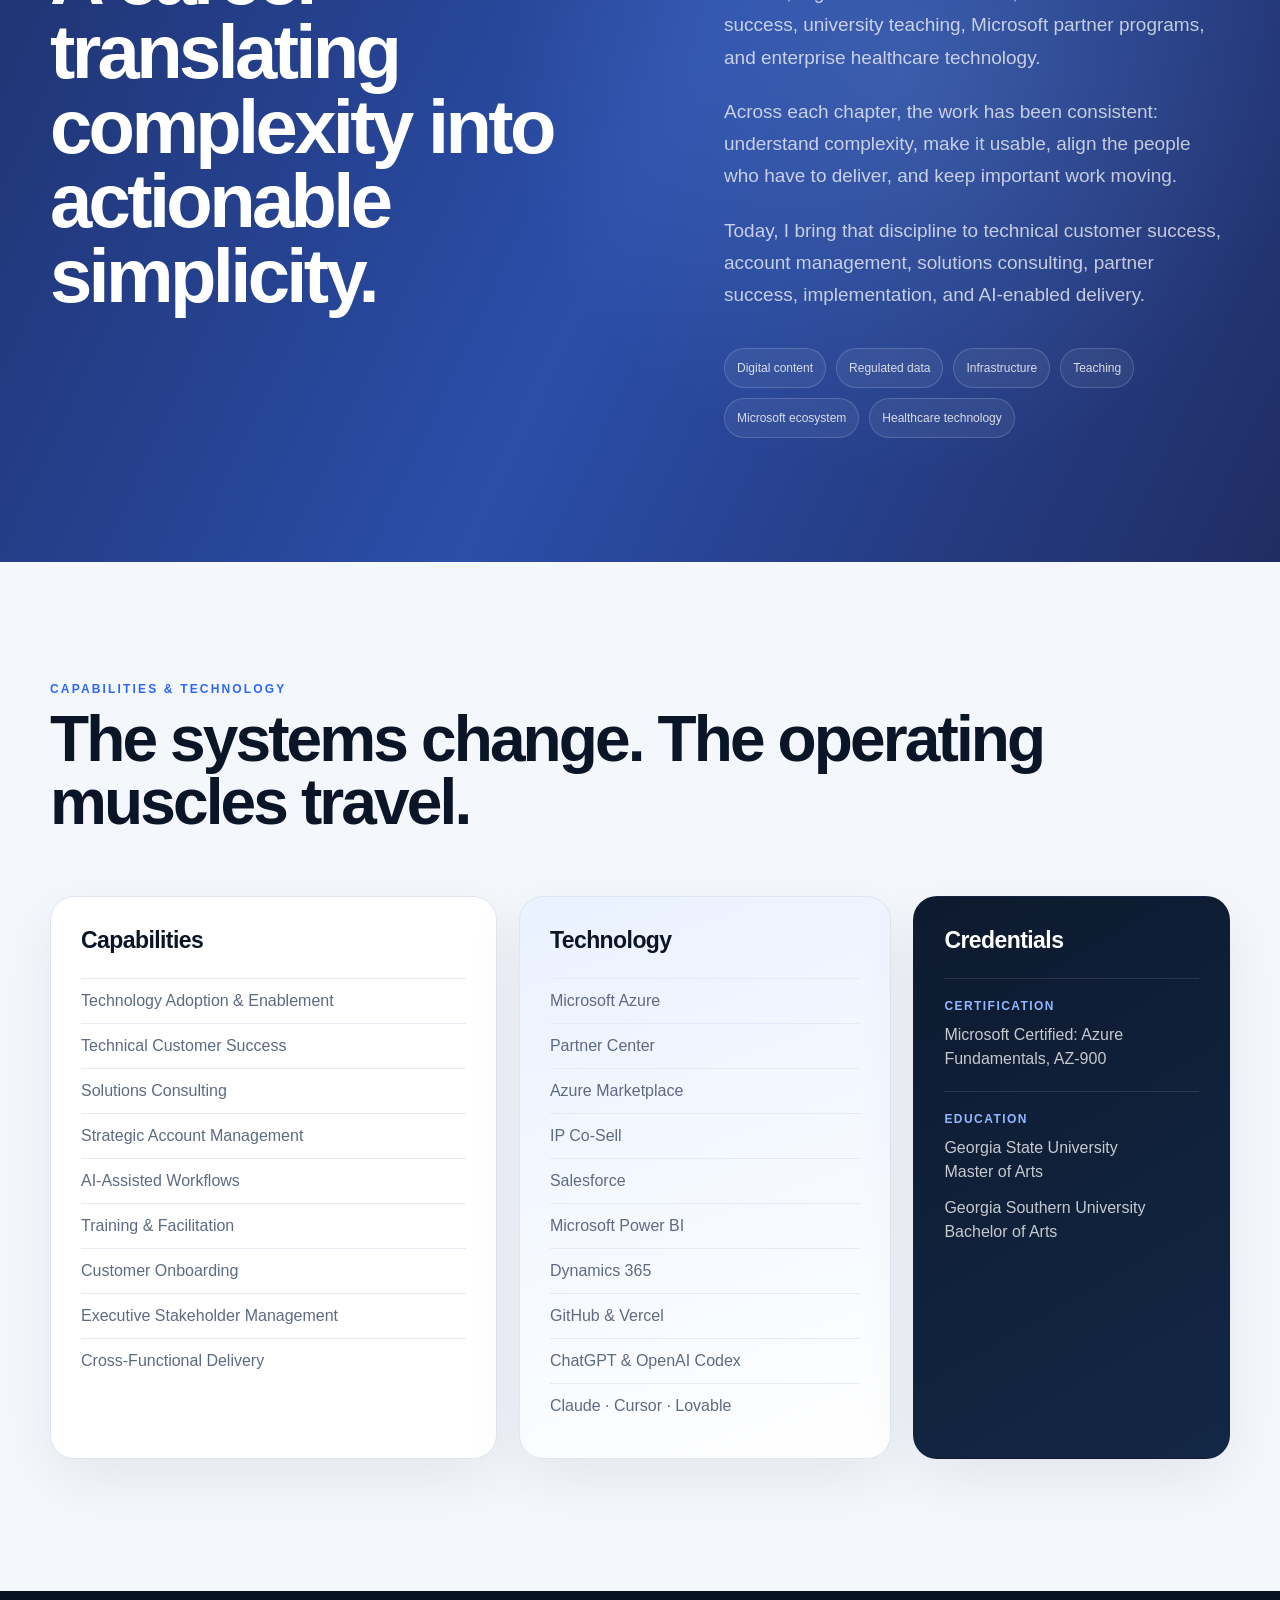
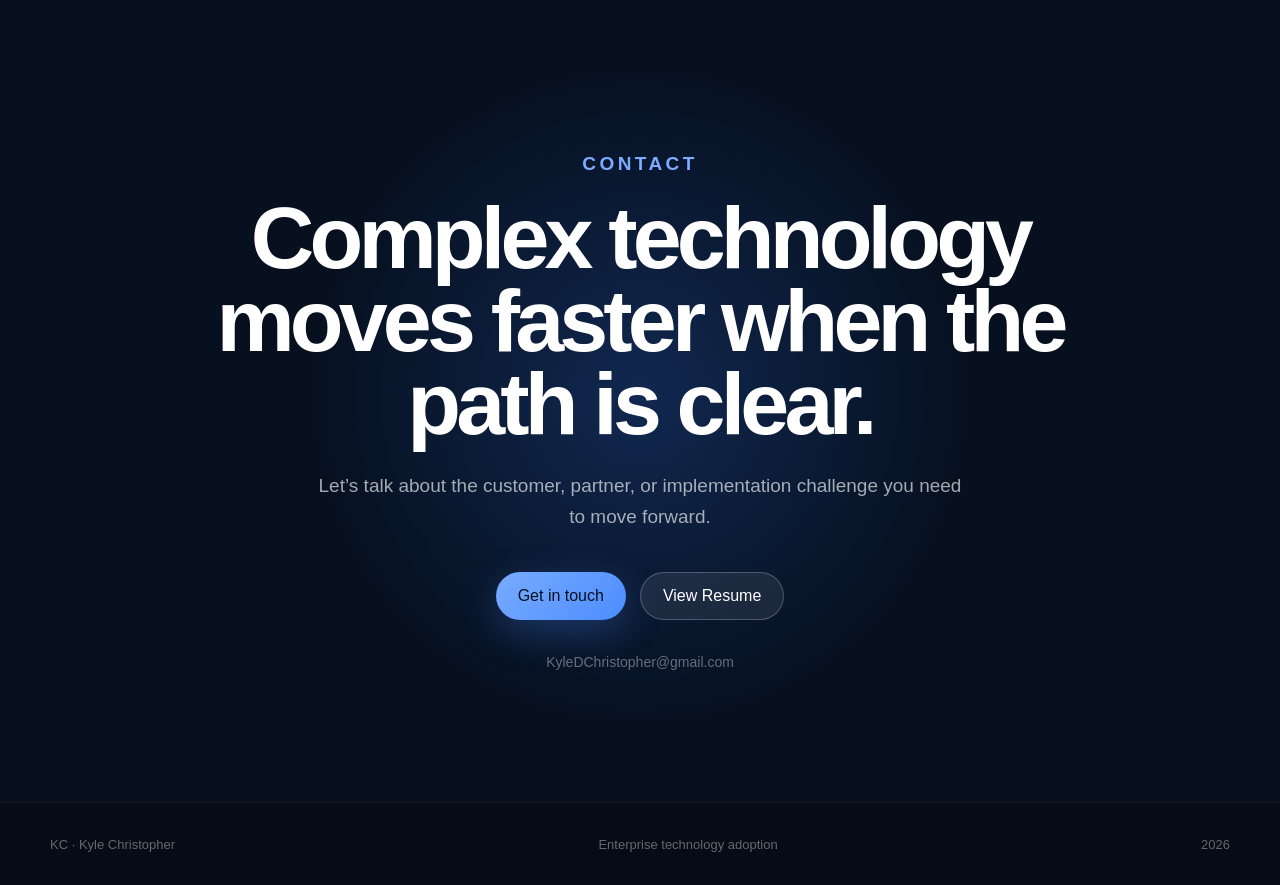
==== commit 222ce64b: "Replace resume download with exact PDF viewer" ====
--- a/kylechristopher/index.html
+++ b/kylechristopher/index.html
@@ -30,7 +30,7 @@
         <div class="hero-mantra">Understand. <span>Translate.</span> Activate.</div>
         <p class="hero-copy">I help enterprise customers and technology partners turn complex platforms into clear decisions, stronger adoption, and measurable value.</p>
         <div class="hero-actions">
-          <button class="button primary" type="button" data-resume>↓&nbsp; Download résumé</button>
+          <a class="button primary" href="view-resume.html" target="_blank" rel="noopener noreferrer">View Resume</a>
           <a class="button ghost" href="https://www.linkedin.com/in/ky-c/" target="_blank" rel="noopener noreferrer">View experience</a>
         </div>
       </div></div>
@@ -65,8 +65,8 @@
     </div></section>
 
     <section class="about" id="about"><div class="shell about-grid">
-      <div class="reveal"><p class="eyebrow">About</p><h2 class="about-quote">A career built around translating complexity for people who have to act on it.</h2></div>
-      <div class="about-copy reveal"><p>The setting has changed repeatedly: digital content, regulated healthcare data, infrastructure customer success, university teaching, Microsoft partner programs, and enterprise healthcare technology.</p><p>The work has stayed consistent. Understand complexity, make it usable, align the people who have to deliver, and keep important work moving.</p><p>That is the through-line I bring to technical customer success, account management, solutions consulting, partner success, implementation, and AI-enabled delivery.</p><div class="arc"><span>Digital content</span><span>Regulated data</span><span>Infrastructure</span><span>Teaching</span><span>Microsoft ecosystem</span><span>Healthcare technology</span></div></div>
+      <div class="reveal"><p class="eyebrow">About</p><h2 class="about-quote">A career translating complexity into actionable simplicity.</h2></div>
+      <div class="about-copy reveal"><p>My career has followed a clear through-line across digital content, regulated healthcare data, infrastructure customer success, university teaching, Microsoft partner programs, and enterprise healthcare technology.</p><p>Across each chapter, the work has been consistent: understand complexity, make it usable, align the people who have to deliver, and keep important work moving.</p><p>Today, I bring that discipline to technical customer success, account management, solutions consulting, partner success, implementation, and AI-enabled delivery.</p><div class="arc"><span>Digital content</span><span>Regulated data</span><span>Infrastructure</span><span>Teaching</span><span>Microsoft ecosystem</span><span>Healthcare technology</span></div></div>
     </div></section>
 
     <section class="capabilities"><div class="shell">
@@ -79,7 +79,7 @@
     </div></section>
 
     <section class="contact" id="contact"><div class="shell"><div class="contact-inner reveal">
-      <p class="eyebrow">Contact</p><h2>Complex technology moves faster when the path is clear.</h2><p>Let’s talk about the customer, partner, or implementation challenge you need to move forward.</p><div class="contact-actions"><a class="button primary" href="mailto:KyleDChristopher@gmail.com">Get in touch</a><button class="button light" type="button" data-resume>↓&nbsp; Download résumé</button></div><div class="email">KyleDChristopher@gmail.com</div>
+      <p class="eyebrow">Contact</p><h2>Complex technology moves faster when the path is clear.</h2><p>Let’s talk about the customer, partner, or implementation challenge you need to move forward.</p><div class="contact-actions"><a class="button primary" href="mailto:KyleDChristopher@gmail.com">Get in touch</a><a class="button light" href="view-resume.html" target="_blank" rel="noopener noreferrer">View Resume</a></div><div class="email">KyleDChristopher@gmail.com</div>
     </div></div></section>
   </main>
 
@@ -87,4 +87,4 @@
 
   <script src="script.js"></script>
 </body>
-</html>+</html>
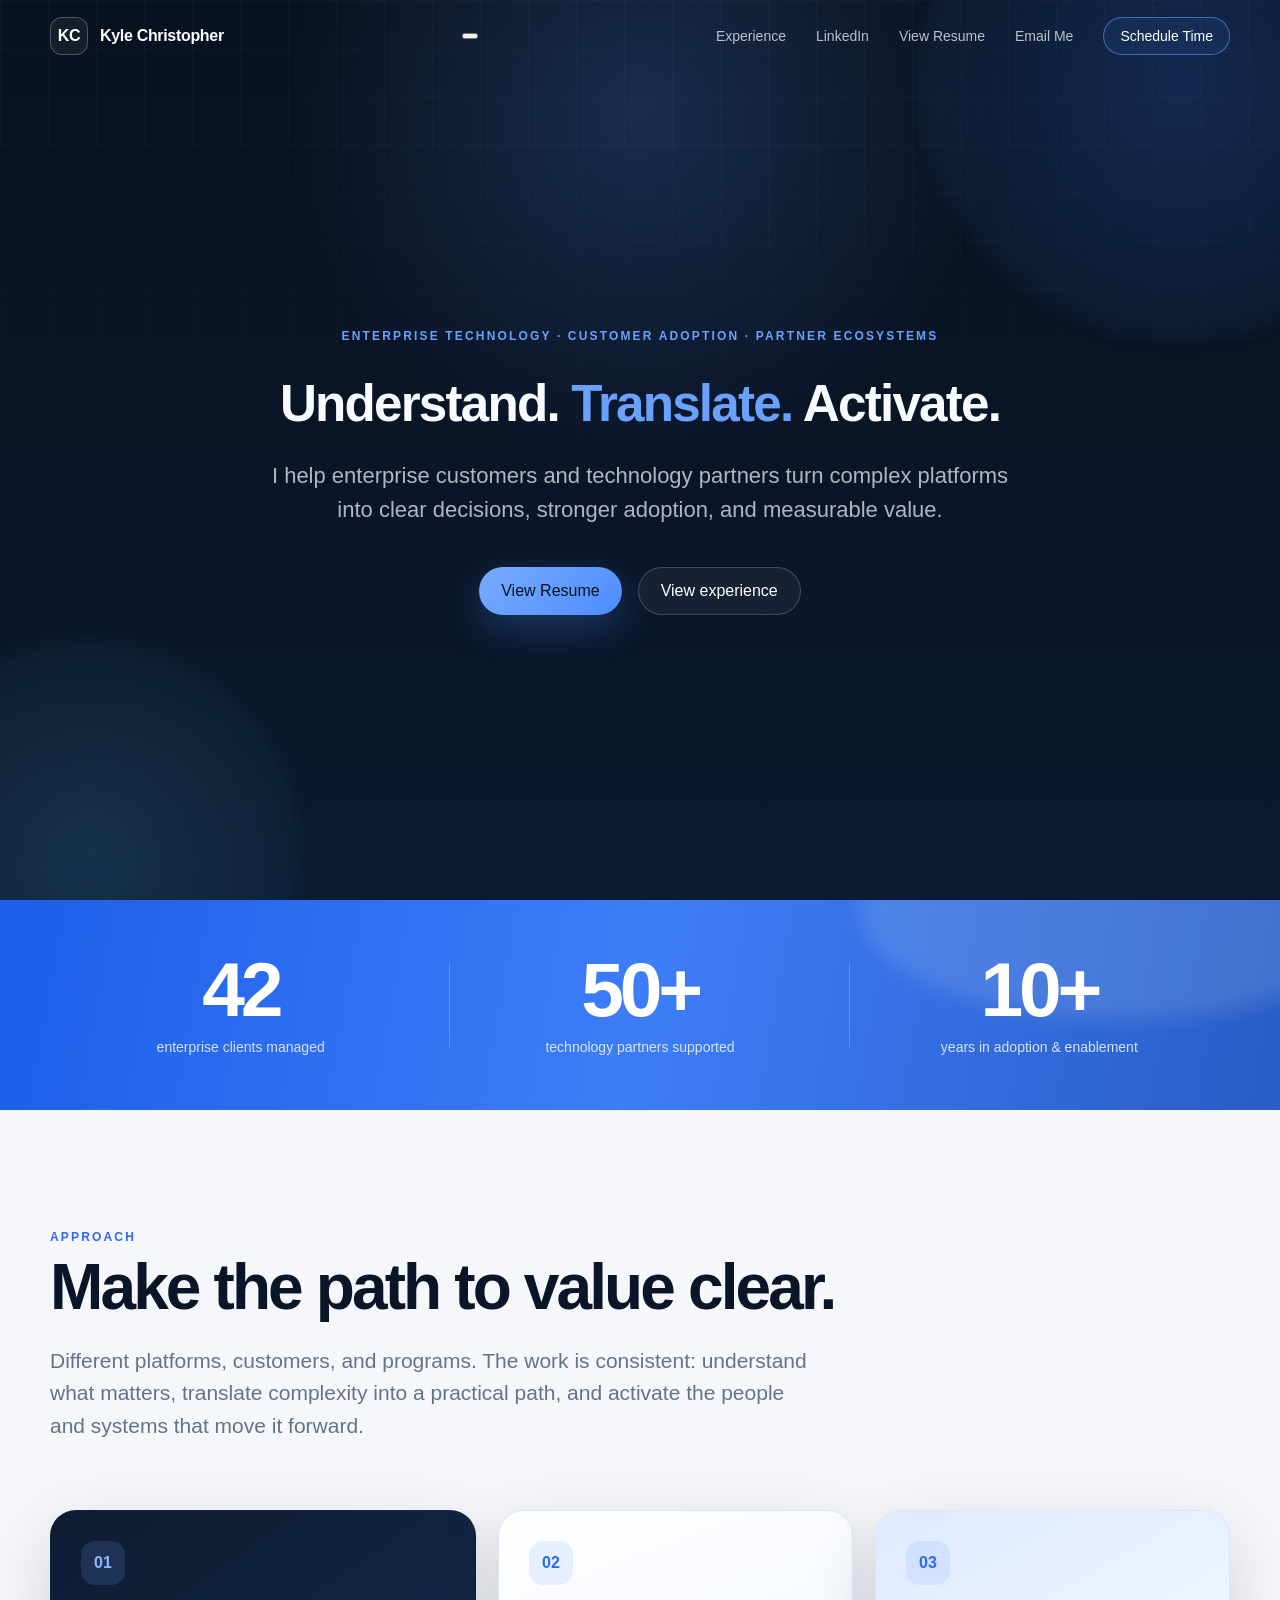
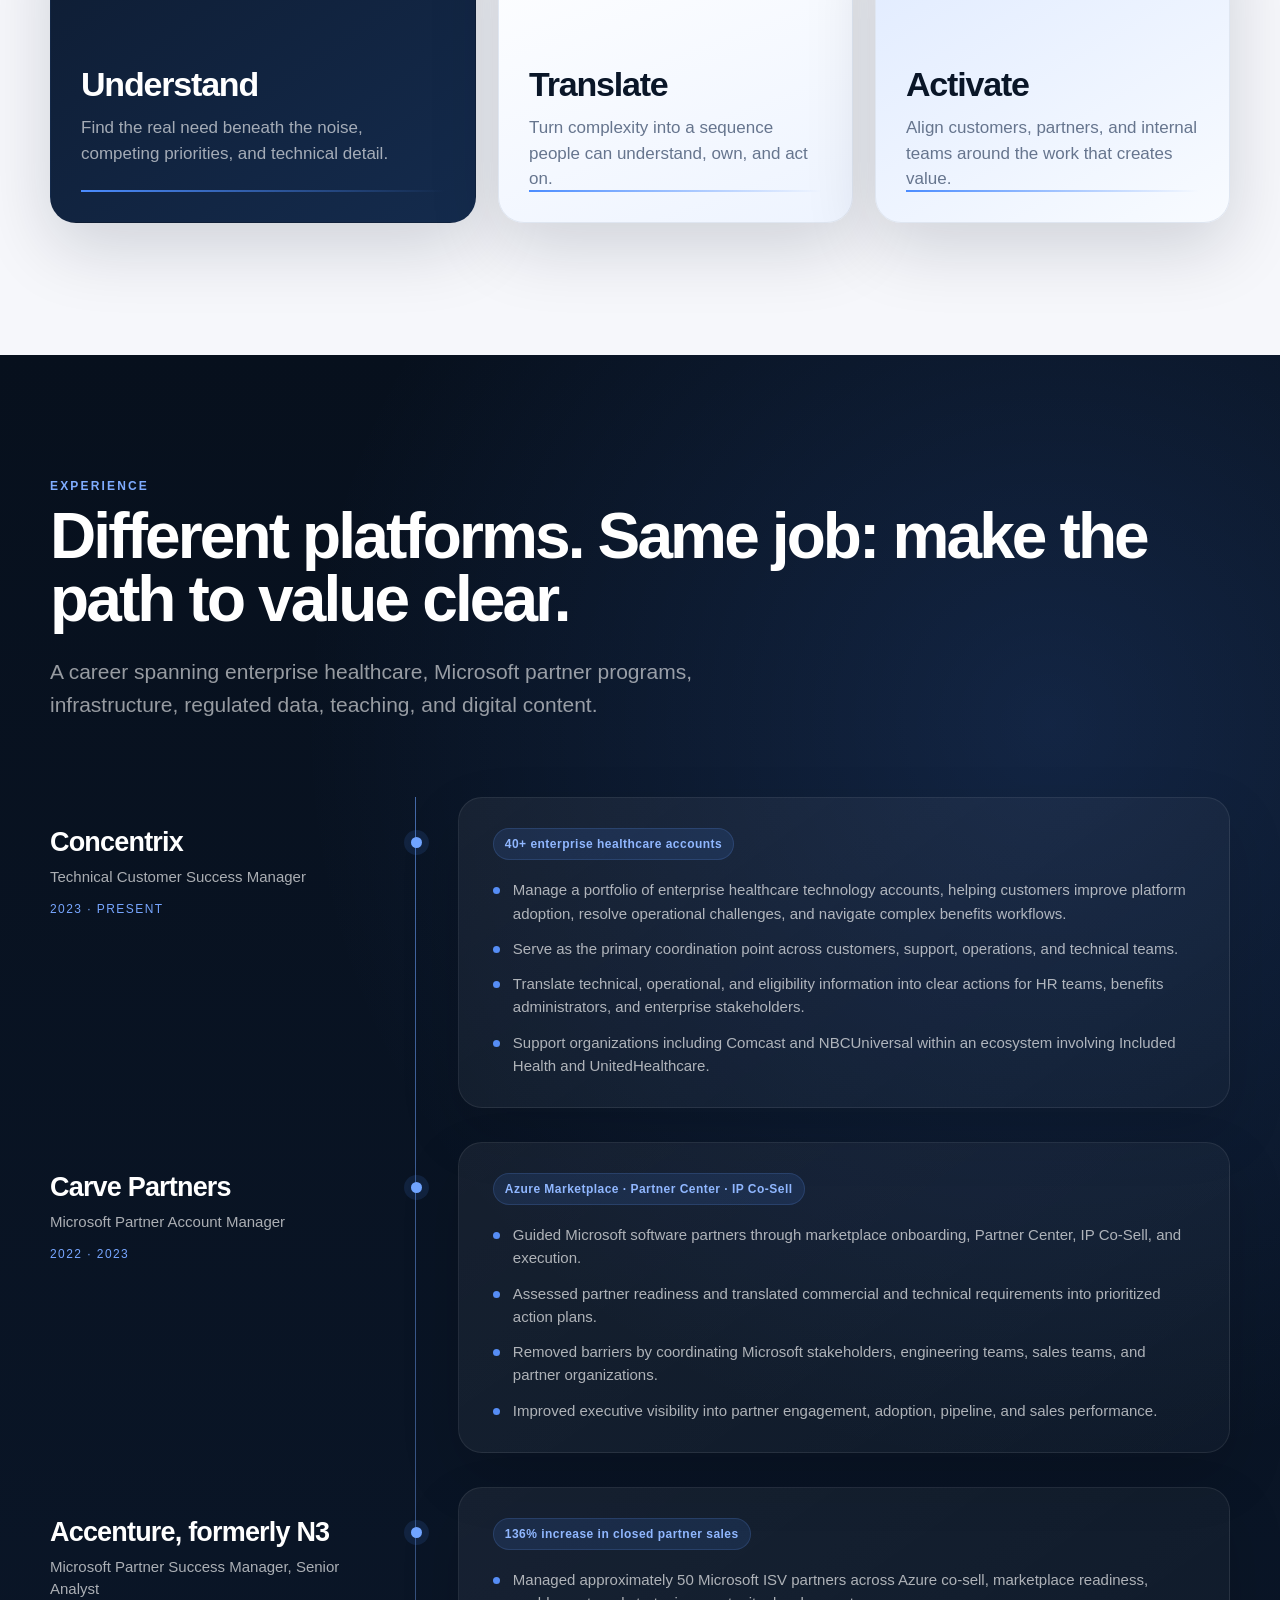
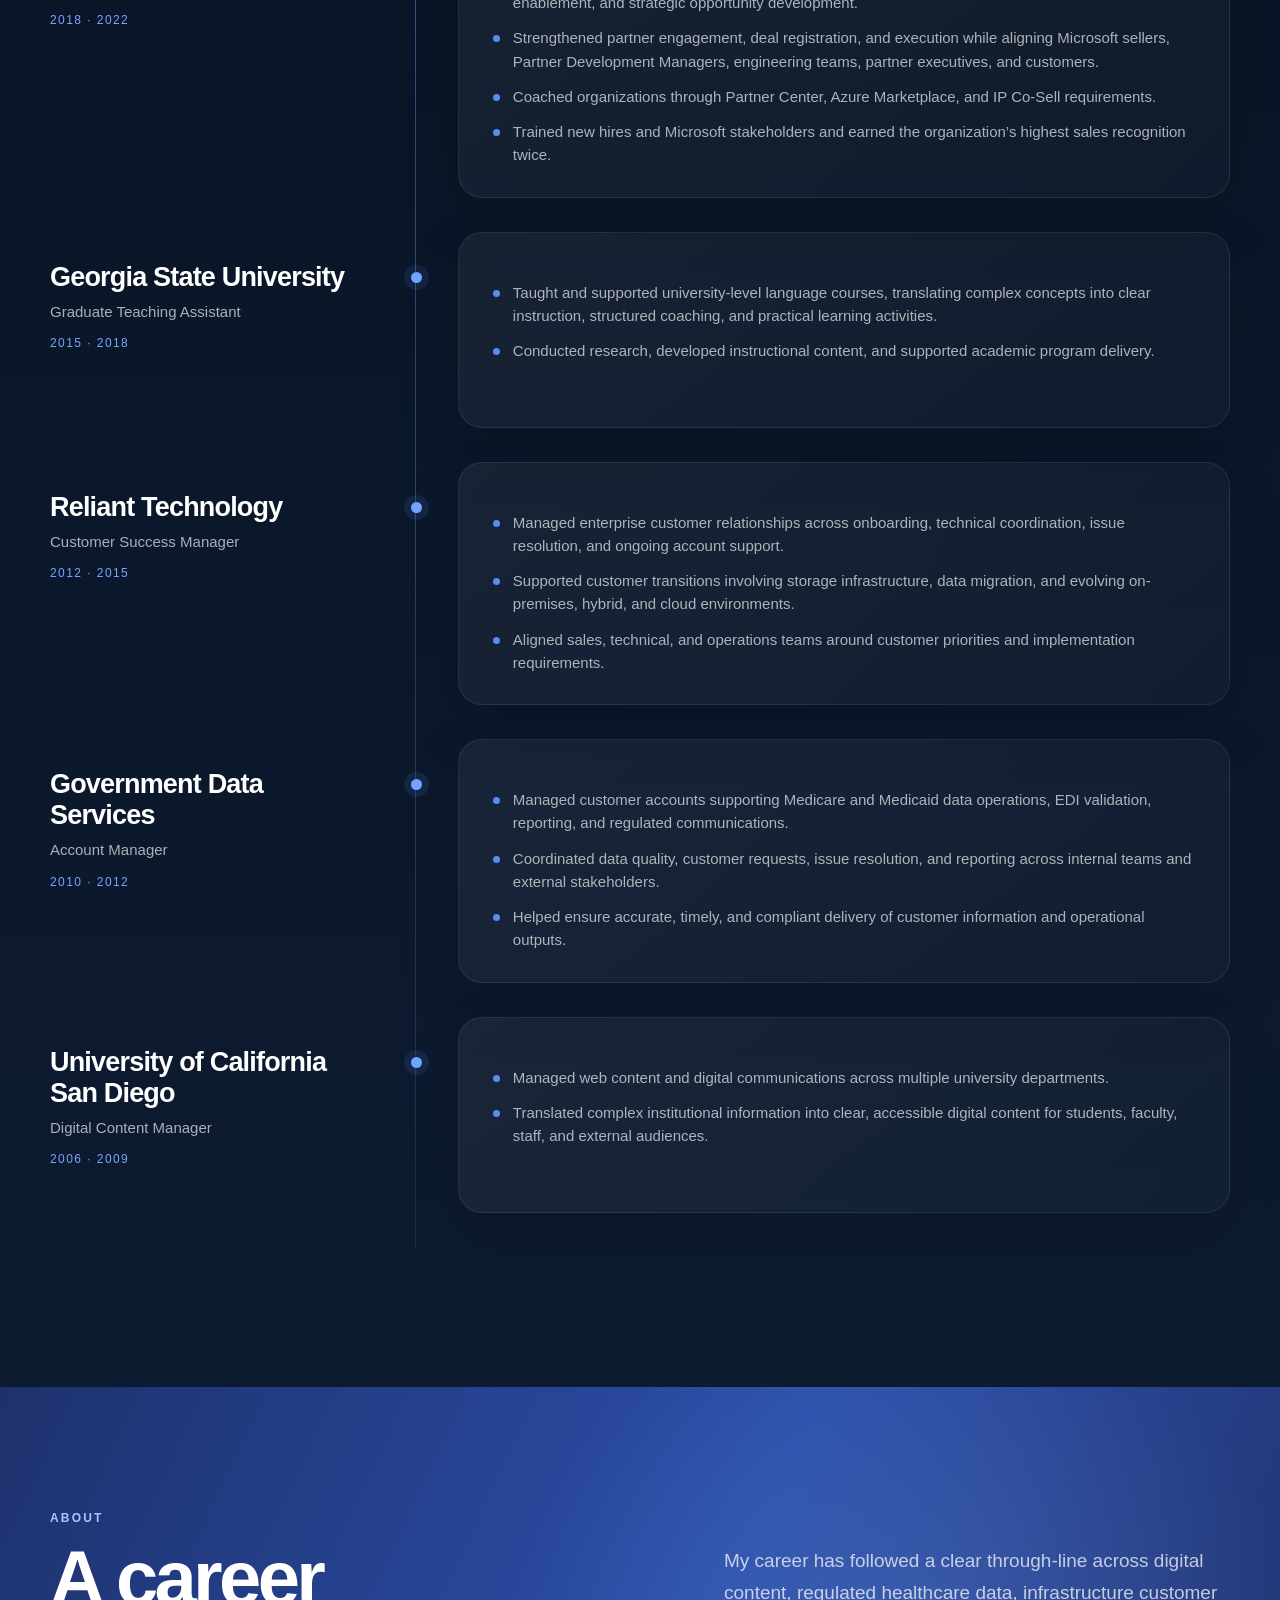
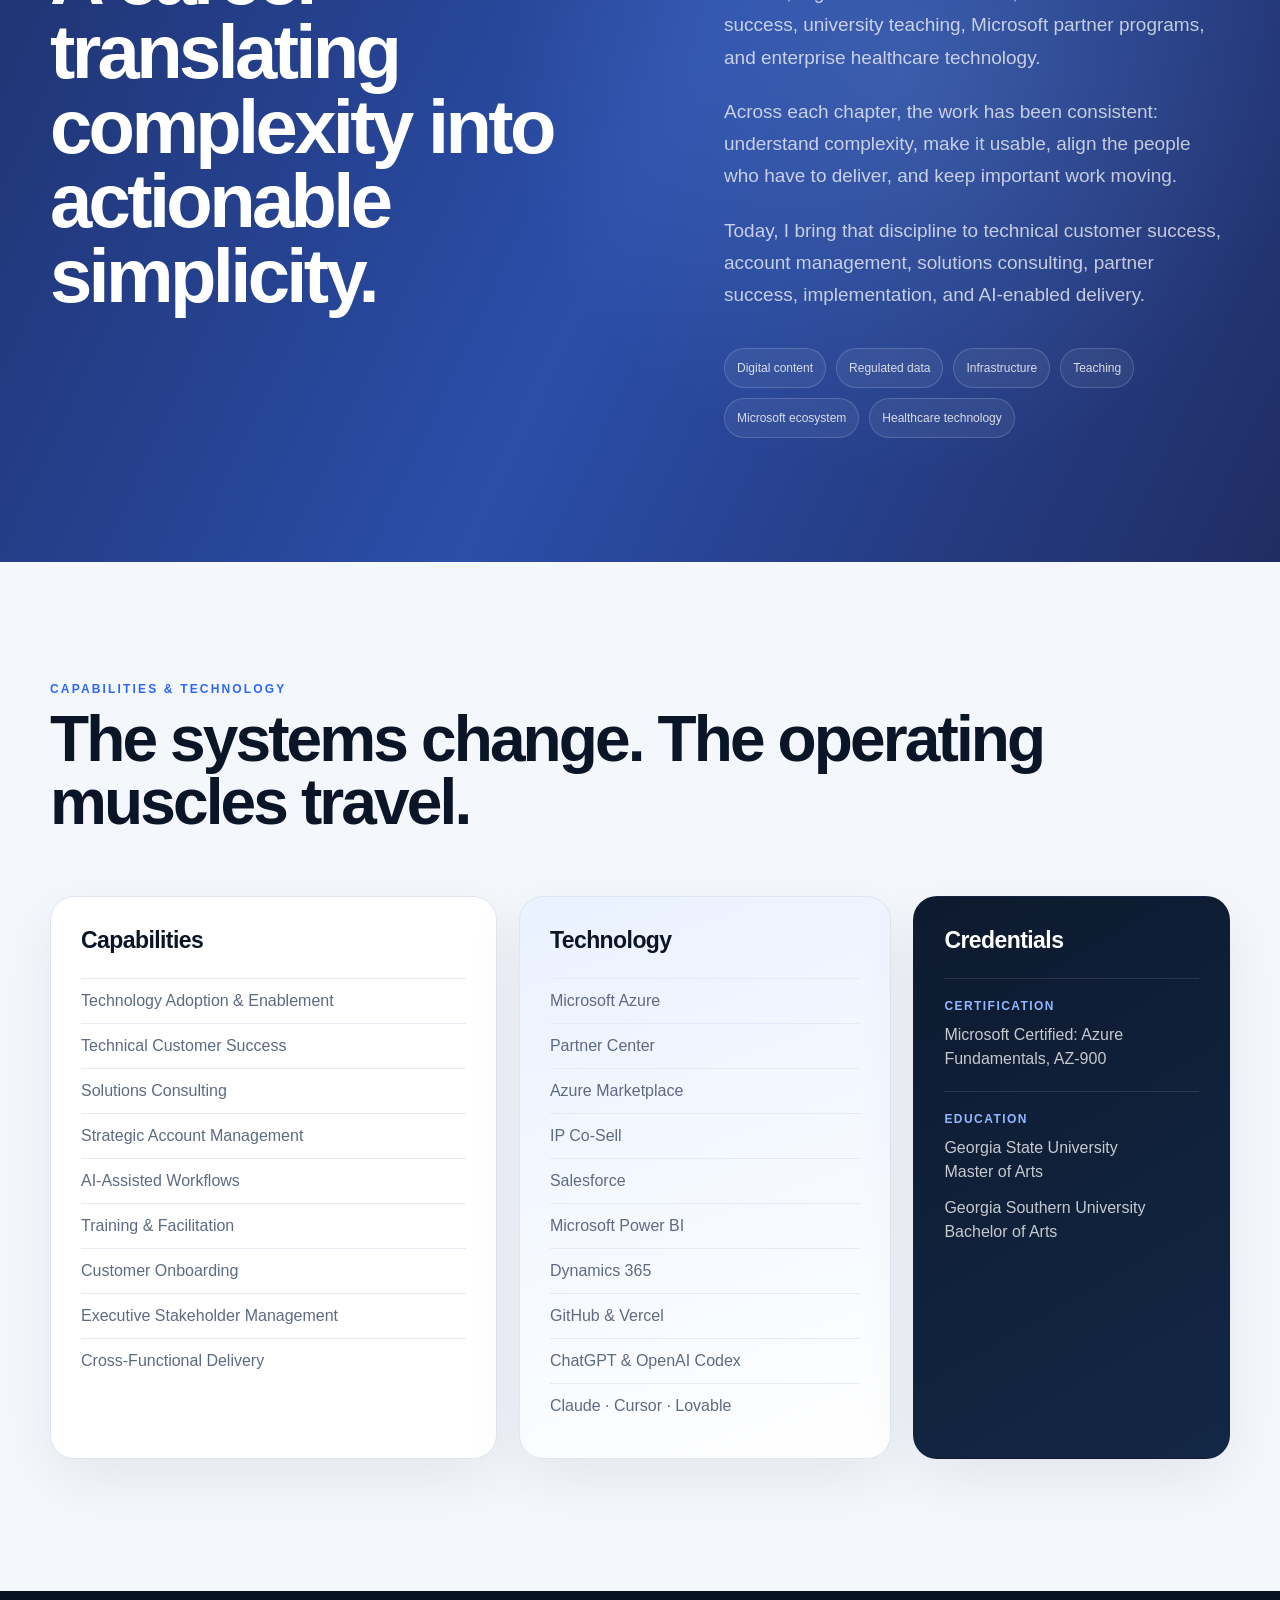
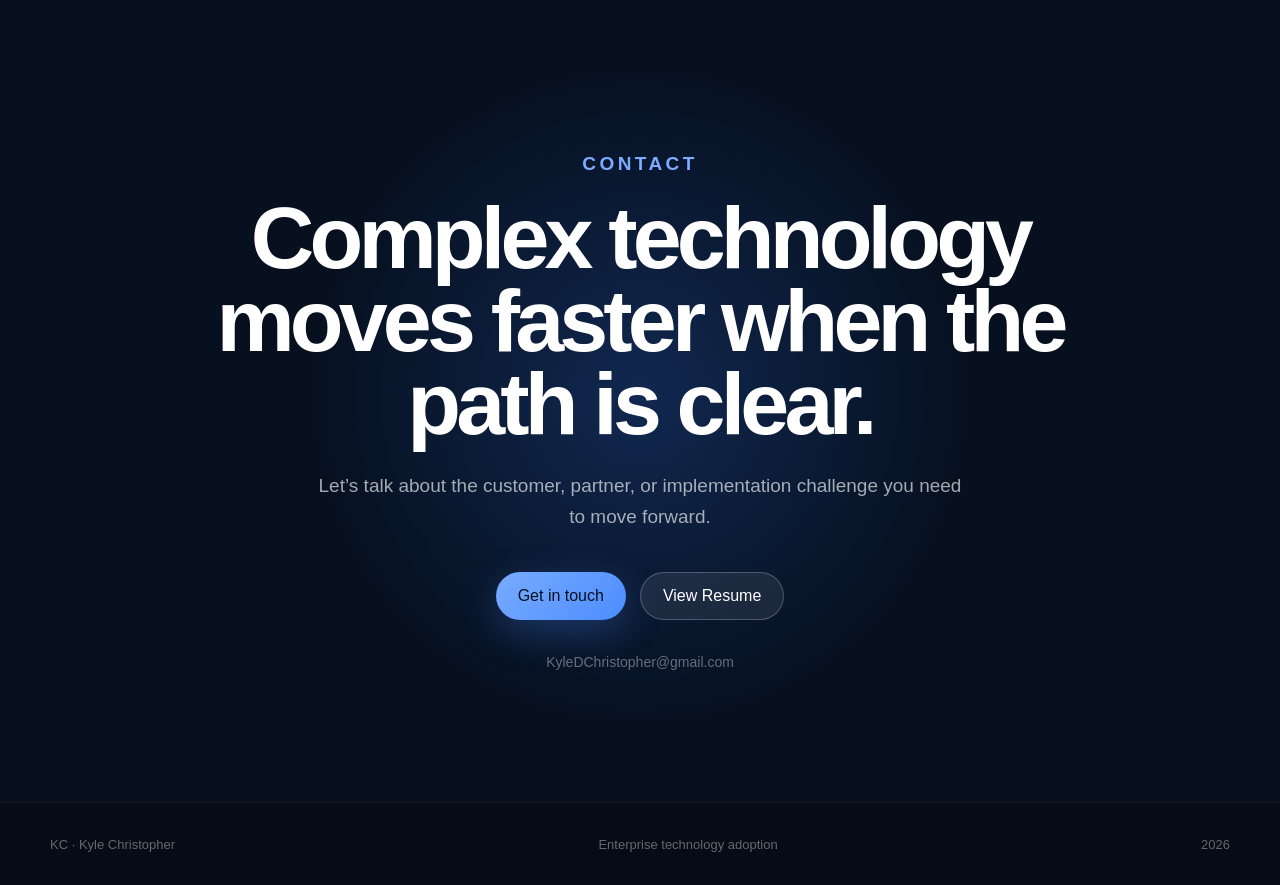
==== commit 95c12f9e: "Add utility navigation header" ====
--- a/kylechristopher/index.html
+++ b/kylechristopher/index.html
@@ -11,13 +11,21 @@
   <meta name="theme-color" content="#08111f" />
   <link rel="icon" type="image/svg+xml" href="favicon.svg" />
   <link rel="stylesheet" href="styles.css" />
+  <link rel="stylesheet" href="nav-enhancements.css" />
 </head>
 <body>
   <header class="nav" id="nav">
     <div class="shell nav-inner">
       <a class="brand" href="#top" aria-label="Kyle Christopher home"><span class="monogram">KC</span><span>Kyle Christopher</span></a>
-      <nav class="nav-links" aria-label="Primary navigation">
-        <a href="#approach">Approach</a><a href="#experience">Experience</a><a href="#about">About</a><a class="nav-cta" href="mailto:KyleDChristopher@gmail.com">Get in touch</a>
+      <button class="nav-toggle" type="button" aria-expanded="false" aria-controls="primaryNav" aria-label="Open navigation menu">
+        <span></span><span></span>
+      </button>
+      <nav class="nav-links utility-nav" id="primaryNav" aria-label="Primary navigation">
+        <a href="#experience">Experience</a>
+        <a href="https://www.linkedin.com/in/ky-c/" target="_blank" rel="noopener noreferrer">LinkedIn</a>
+        <a href="view-resume.html?v=2" target="_blank" rel="noopener noreferrer">View Resume</a>
+        <a href="mailto:KyleDChristopher@gmail.com">Email Me</a>
+        <a class="nav-cta schedule-link" href="#contact" title="Calendly link coming soon">Schedule Time</a>
       </nav>
     </div>
   </header>
@@ -30,7 +38,7 @@
         <div class="hero-mantra">Understand. <span>Translate.</span> Activate.</div>
         <p class="hero-copy">I help enterprise customers and technology partners turn complex platforms into clear decisions, stronger adoption, and measurable value.</p>
         <div class="hero-actions">
-          <a class="button primary" href="view-resume.html" target="_blank" rel="noopener noreferrer">View Resume</a>
+          <a class="button primary" href="view-resume.html?v=2" target="_blank" rel="noopener noreferrer">View Resume</a>
           <a class="button ghost" href="https://www.linkedin.com/in/ky-c/" target="_blank" rel="noopener noreferrer">View experience</a>
         </div>
       </div></div>
@@ -79,12 +87,13 @@
     </div></section>
 
     <section class="contact" id="contact"><div class="shell"><div class="contact-inner reveal">
-      <p class="eyebrow">Contact</p><h2>Complex technology moves faster when the path is clear.</h2><p>Let’s talk about the customer, partner, or implementation challenge you need to move forward.</p><div class="contact-actions"><a class="button primary" href="mailto:KyleDChristopher@gmail.com">Get in touch</a><a class="button light" href="view-resume.html" target="_blank" rel="noopener noreferrer">View Resume</a></div><div class="email">KyleDChristopher@gmail.com</div>
+      <p class="eyebrow">Contact</p><h2>Complex technology moves faster when the path is clear.</h2><p>Let’s talk about the customer, partner, or implementation challenge you need to move forward.</p><div class="contact-actions"><a class="button primary" href="mailto:KyleDChristopher@gmail.com">Get in touch</a><a class="button light" href="view-resume.html?v=2" target="_blank" rel="noopener noreferrer">View Resume</a></div><div class="email">KyleDChristopher@gmail.com</div>
     </div></div></section>
   </main>
 
   <footer><div class="shell footer-inner"><span>KC · Kyle Christopher</span><span>Enterprise technology adoption</span><span>2026</span></div></footer>
 
   <script src="script.js"></script>
+  <script src="nav-menu.js"></script>
 </body>
-</html>
+</html>
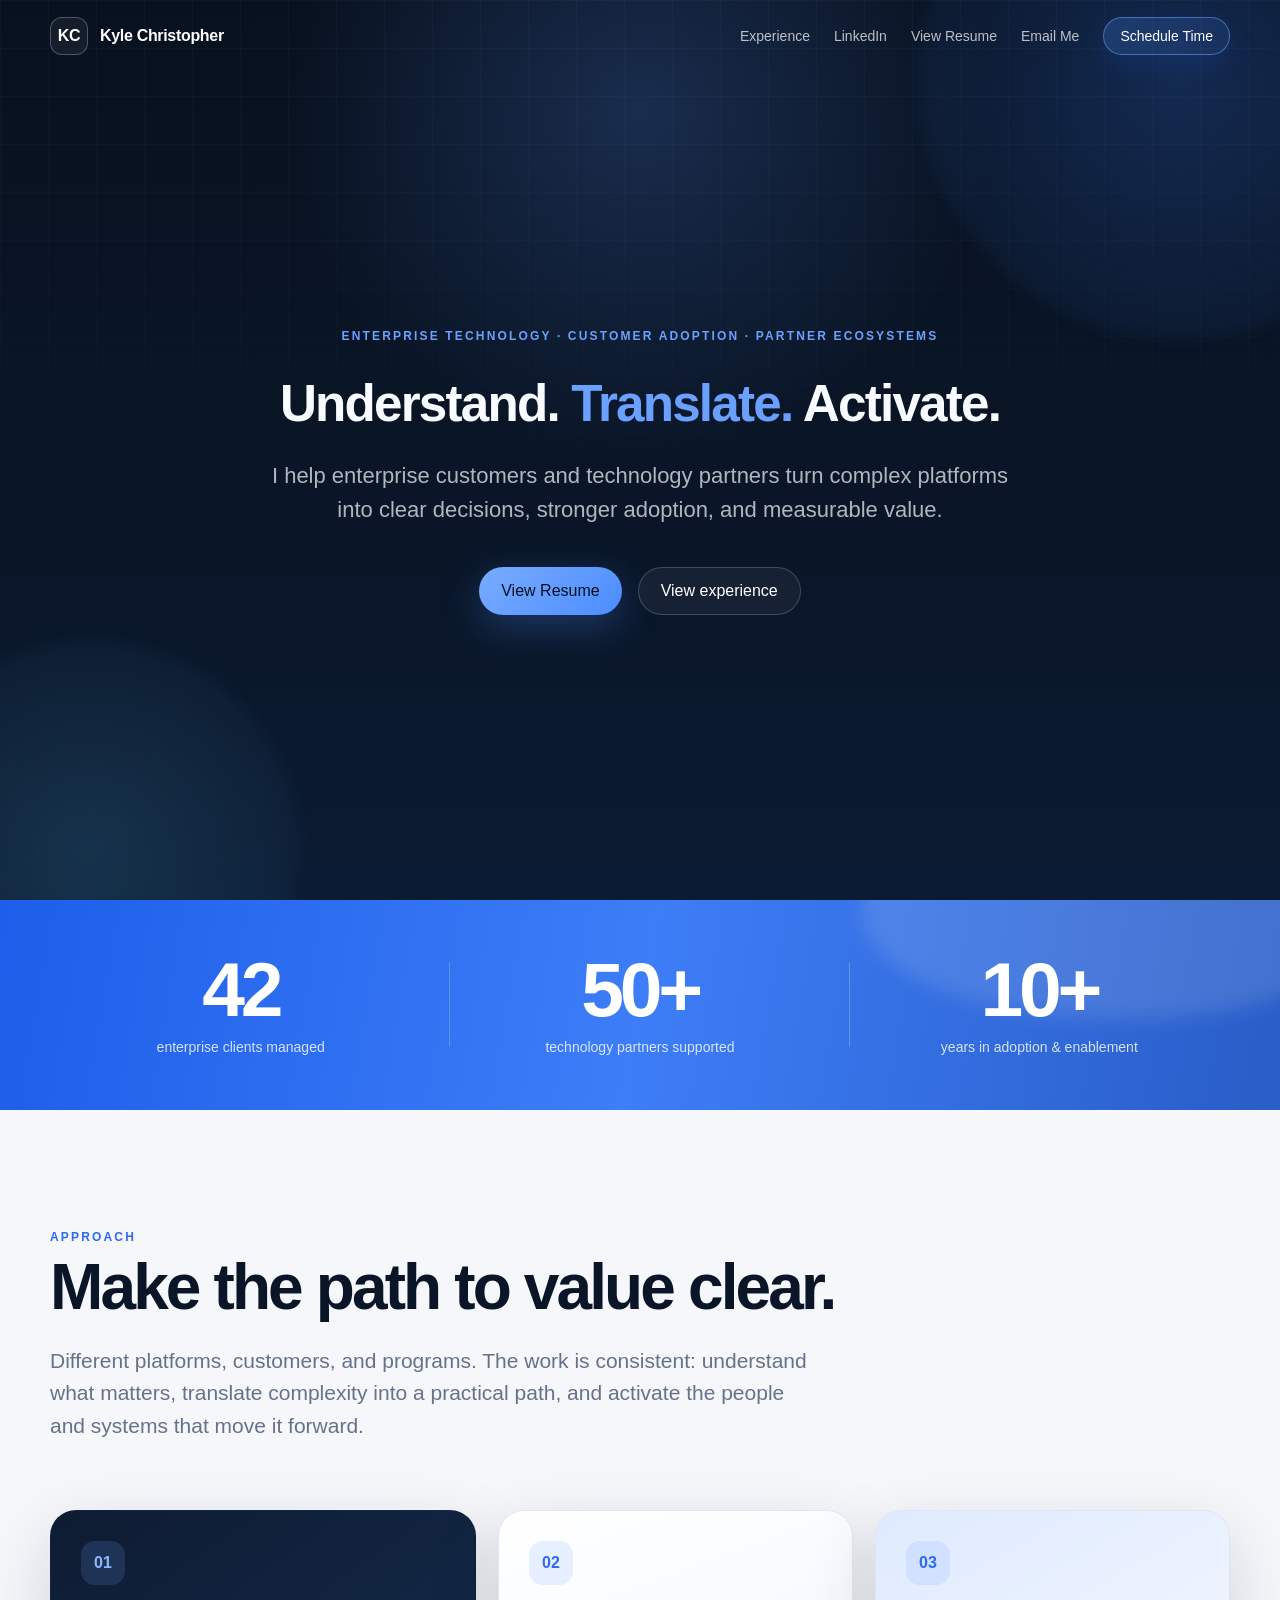
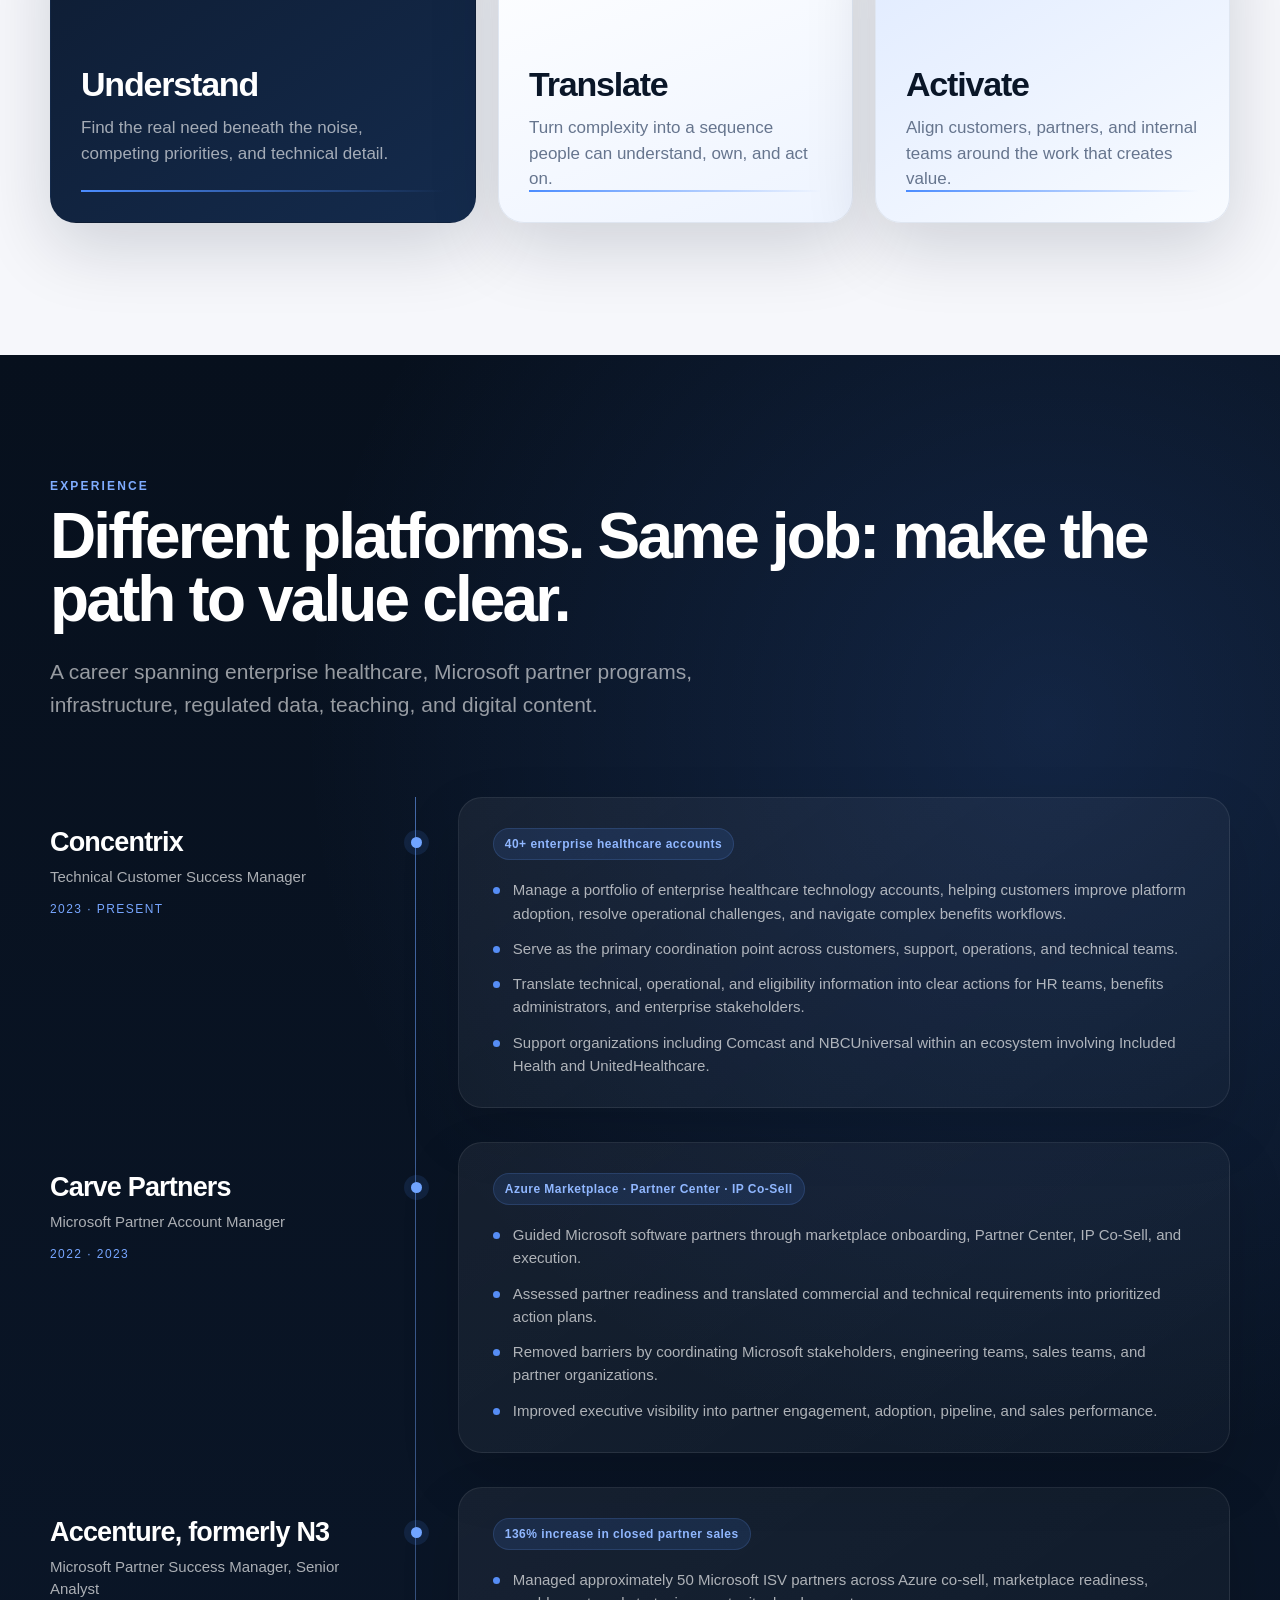
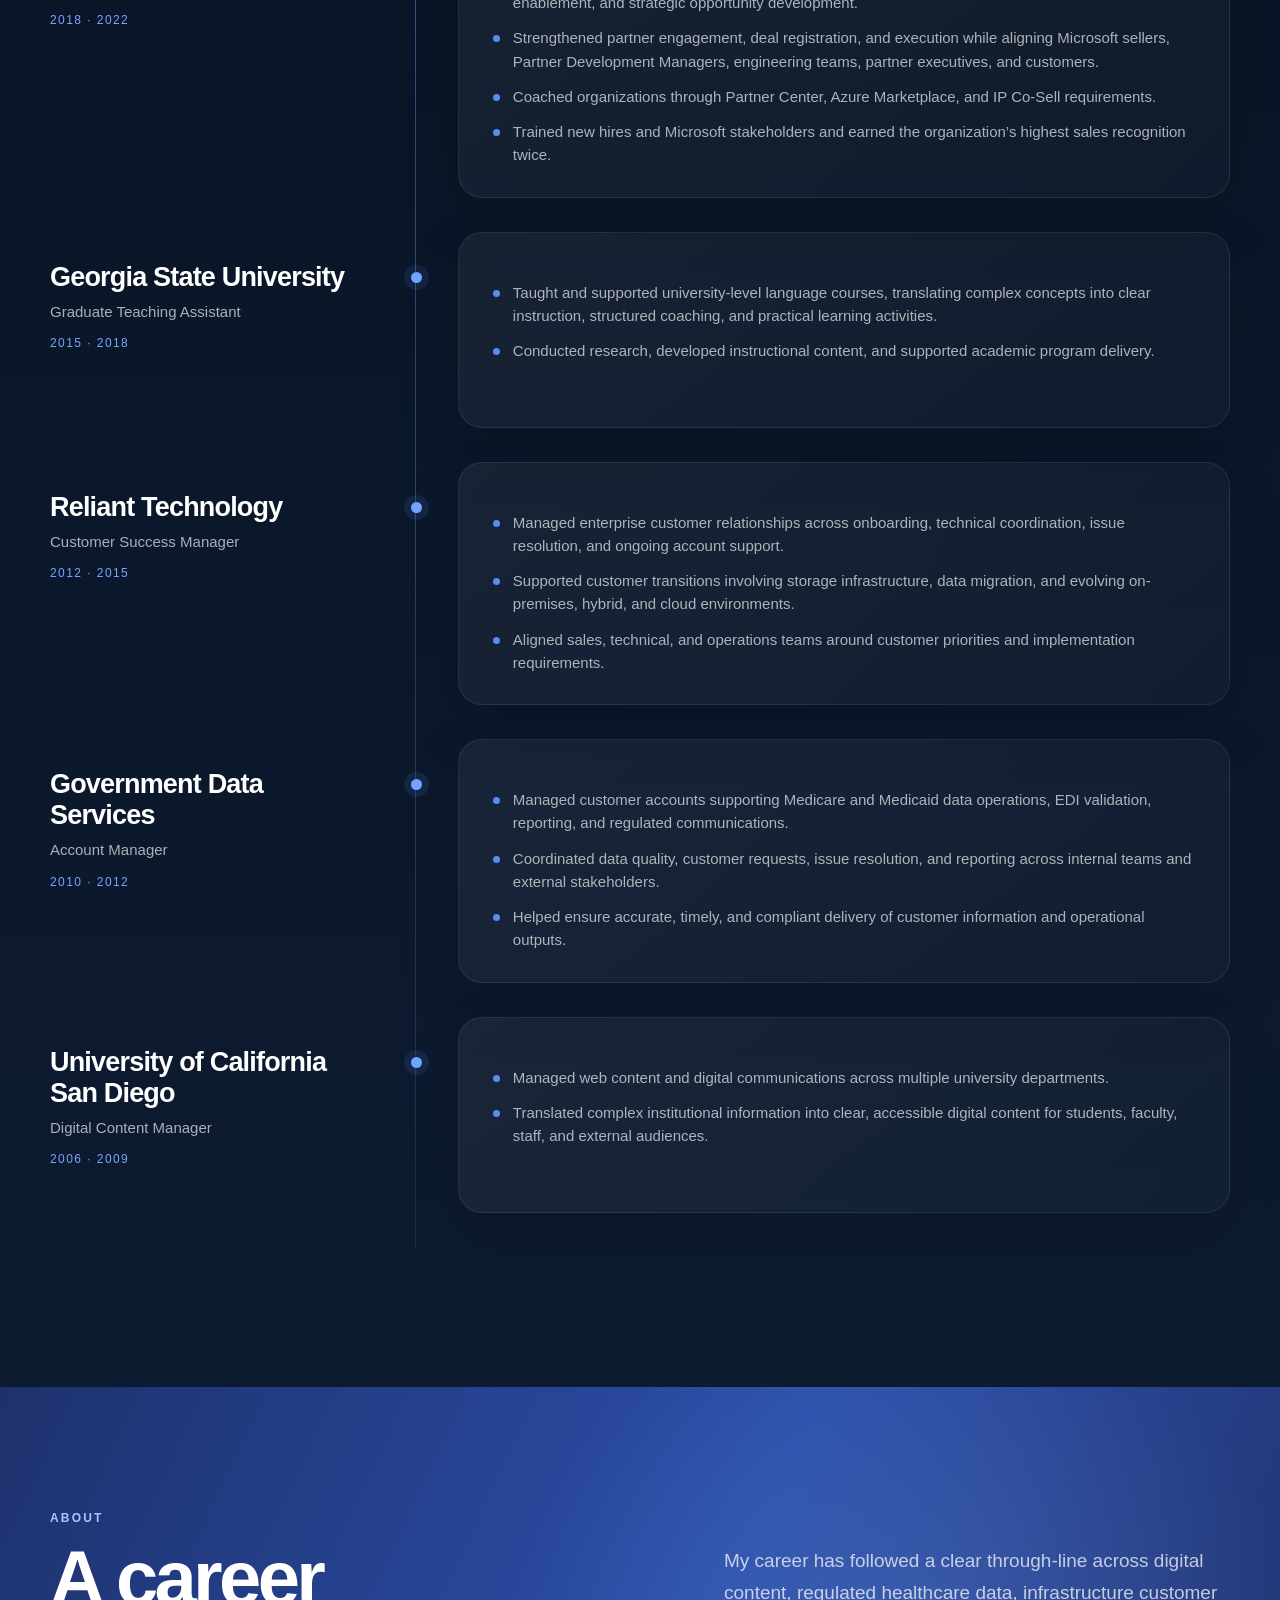
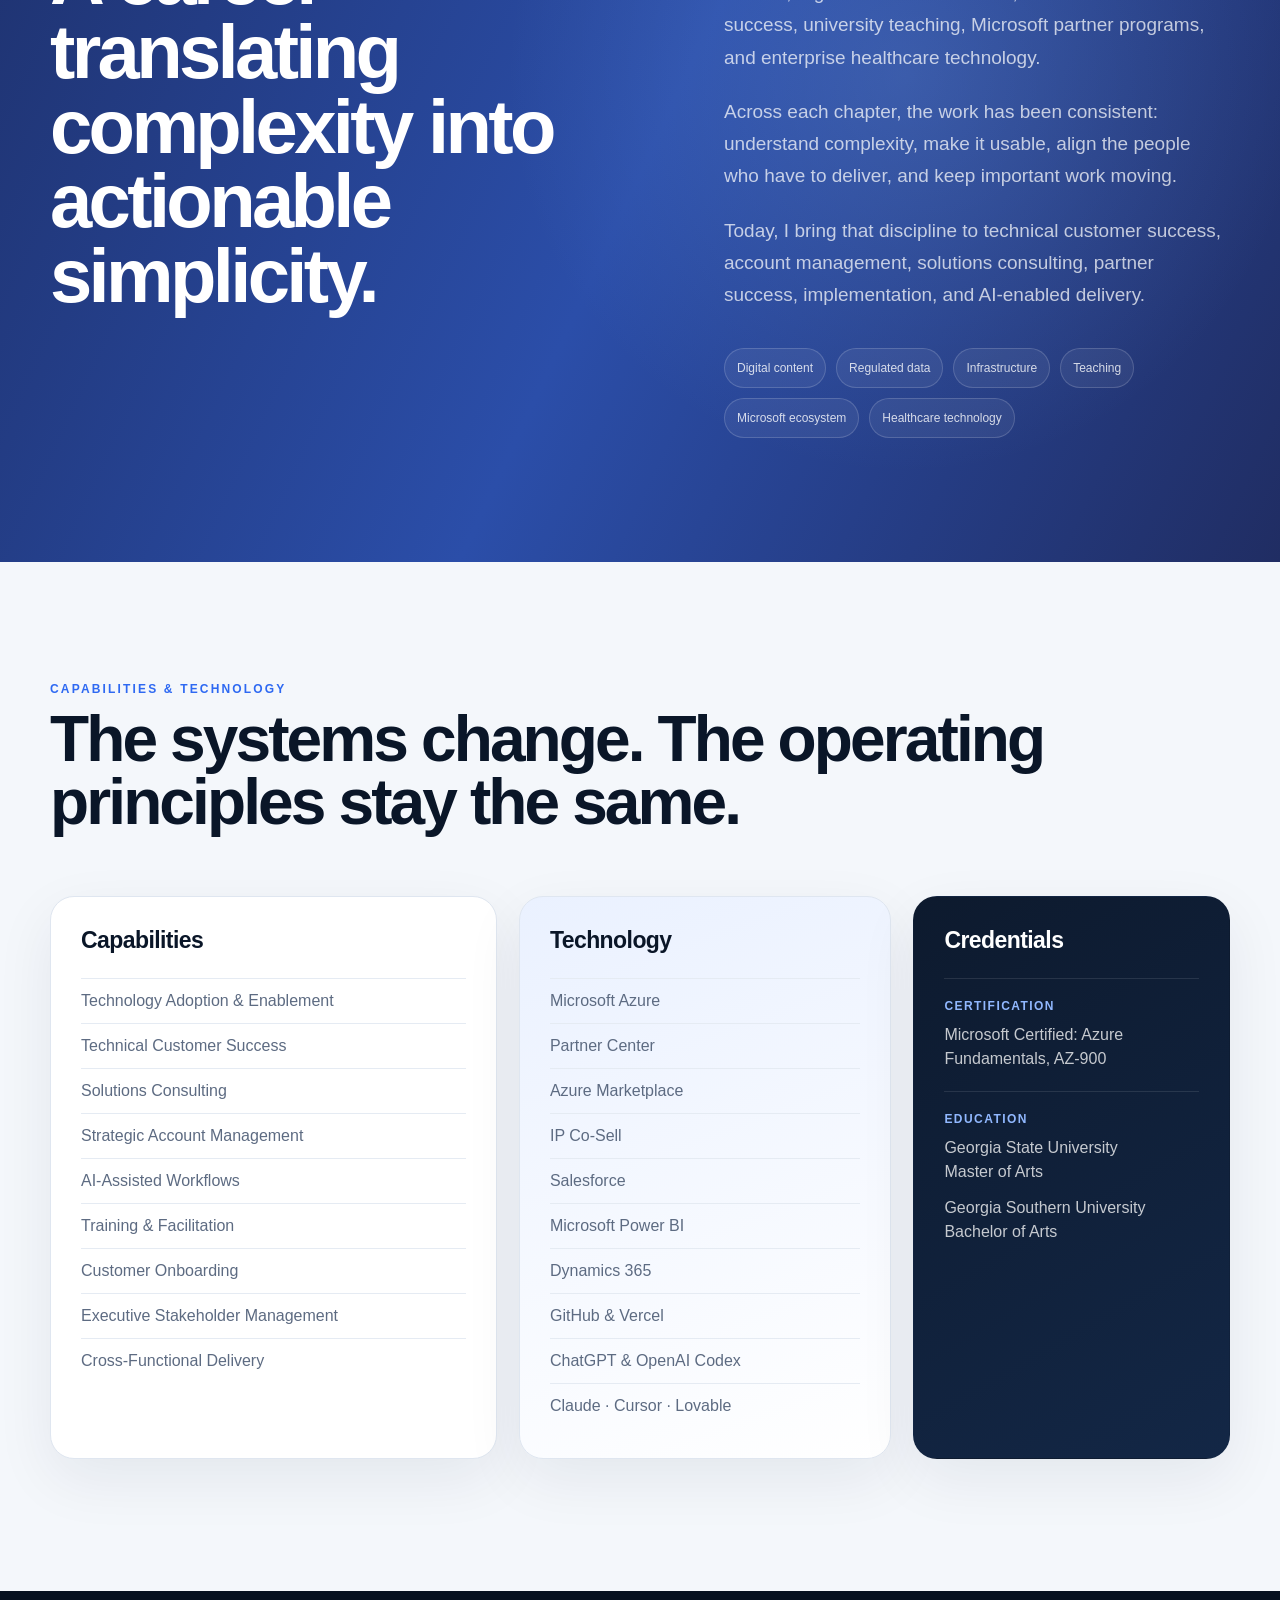
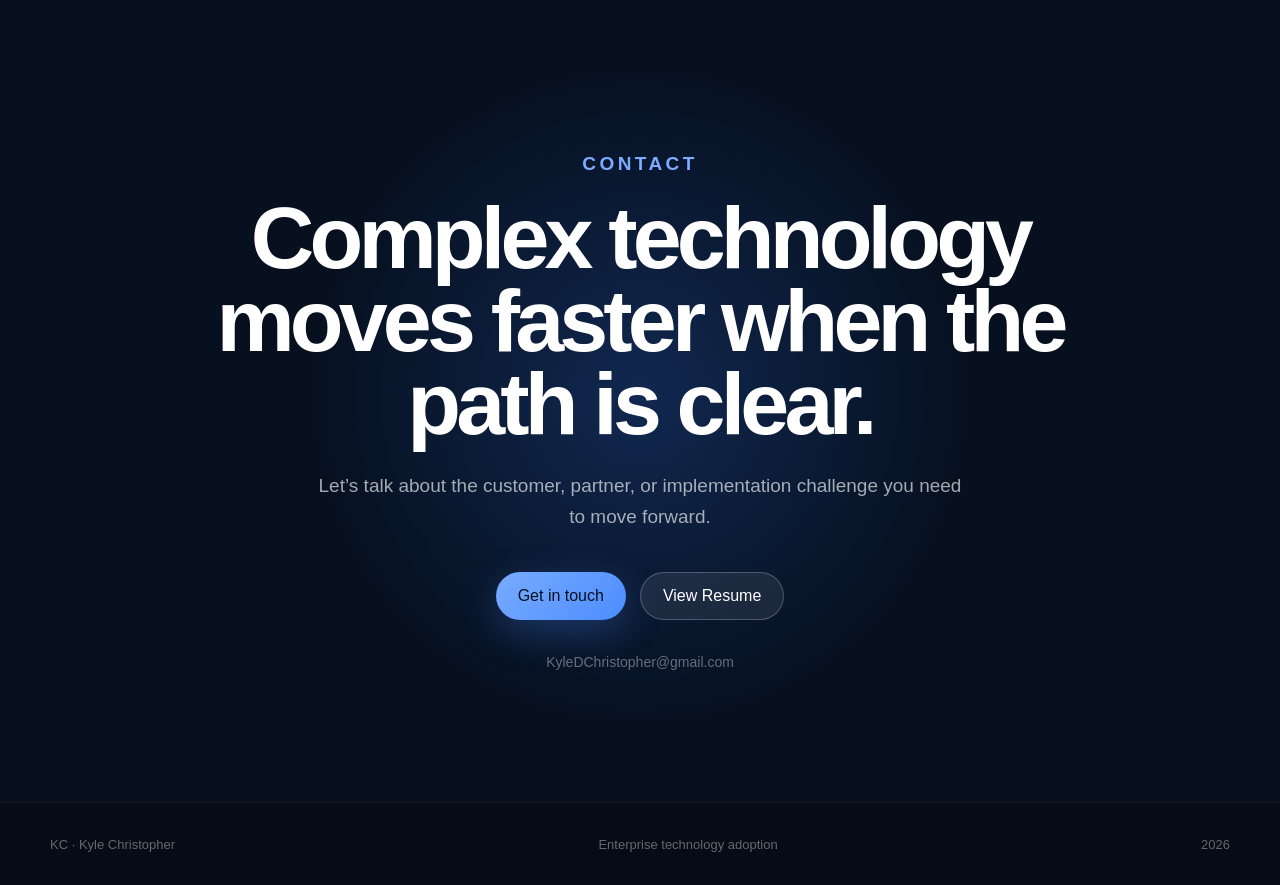
==== commit 1d0dd9d3: "Refine capabilities section headline" ====
--- a/kylechristopher/index.html
+++ b/kylechristopher/index.html
@@ -78,7 +78,7 @@
     </div></section>
 
     <section class="capabilities"><div class="shell">
-      <div class="reveal"><p class="eyebrow">Capabilities & technology</p><h2 class="section-title">The systems change. The operating muscles travel.</h2></div>
+      <div class="reveal"><p class="eyebrow">Capabilities & technology</p><h2 class="section-title">The systems change. The operating principles stay the same.</h2></div>
       <div class="cap-grid">
         <section class="cap-panel reveal"><h3>Capabilities</h3><ul class="cap-list"><li>Technology Adoption & Enablement</li><li>Technical Customer Success</li><li>Solutions Consulting</li><li>Strategic Account Management</li><li>AI-Assisted Workflows</li><li>Training & Facilitation</li><li>Customer Onboarding</li><li>Executive Stakeholder Management</li><li>Cross-Functional Delivery</li></ul></section>
         <section class="cap-panel reveal"><h3>Technology</h3><ul class="cap-list"><li>Microsoft Azure</li><li>Partner Center</li><li>Azure Marketplace</li><li>IP Co-Sell</li><li>Salesforce</li><li>Microsoft Power BI</li><li>Dynamics 365</li><li>GitHub & Vercel</li><li>ChatGPT & OpenAI Codex</li><li>Claude · Cursor · Lovable</li></ul></section>
--- a/kylechristopher/nav-enhancements.css
+++ b/kylechristopher/nav-enhancements.css
@@ -0,0 +1,105 @@
+.nav-toggle {
+  display: none;
+  width: 44px;
+  height: 44px;
+  border: 1px solid rgba(255,255,255,.16);
+  border-radius: 14px;
+  background: rgba(255,255,255,.05);
+  color: #fff;
+  cursor: pointer;
+  align-items: center;
+  justify-content: center;
+  flex-direction: column;
+  gap: 6px;
+  padding: 0;
+}
+
+.nav-toggle span {
+  width: 18px;
+  height: 2px;
+  border-radius: 999px;
+  background: currentColor;
+  transition: transform .25s ease, opacity .25s ease;
+}
+
+.nav-toggle[aria-expanded="true"] span:first-child {
+  transform: translateY(4px) rotate(45deg);
+}
+
+.nav-toggle[aria-expanded="true"] span:last-child {
+  transform: translateY(-4px) rotate(-45deg);
+}
+
+.utility-nav {
+  gap: 24px;
+}
+
+.utility-nav .schedule-link {
+  background: linear-gradient(135deg, rgba(75,140,255,.24), rgba(75,140,255,.10));
+  box-shadow: 0 10px 28px rgba(30,95,220,.16);
+}
+
+@media (max-width: 1040px) and (min-width: 861px) {
+  .utility-nav { gap: 18px; }
+  .utility-nav a { font-size: 13px; }
+}
+
+@media (max-width: 860px) {
+  .nav-toggle { display: flex; }
+
+  .utility-nav {
+    position: absolute;
+    top: 64px;
+    left: 15px;
+    right: 15px;
+    display: grid;
+    gap: 0;
+    padding: 10px;
+    border: 1px solid rgba(255,255,255,.10);
+    border-radius: 20px;
+    background: rgba(8,17,31,.96);
+    backdrop-filter: blur(20px);
+    box-shadow: 0 24px 70px rgba(0,0,0,.28);
+    opacity: 0;
+    visibility: hidden;
+    pointer-events: none;
+    transform: translateY(-8px) scale(.985);
+    transform-origin: top center;
+    transition: opacity .22s ease, transform .22s ease, visibility .22s ease;
+  }
+
+  .utility-nav.open {
+    opacity: 1;
+    visibility: visible;
+    pointer-events: auto;
+    transform: none;
+  }
+
+  .nav-links.utility-nav a,
+  .nav-links.utility-nav a:not(.nav-cta) {
+    display: flex !important;
+    align-items: center;
+    min-height: 48px;
+    padding: 0 14px;
+    border-radius: 12px;
+    color: rgba(255,255,255,.82);
+  }
+
+  .nav-links.utility-nav a:hover {
+    background: rgba(255,255,255,.06);
+    color: #fff;
+  }
+
+  .nav-links.utility-nav .nav-cta {
+    justify-content: center;
+    margin-top: 6px;
+    min-height: 48px;
+    background: linear-gradient(135deg, #4b8cff, #316fe7);
+    border-color: transparent;
+  }
+}
+
+@media (prefers-reduced-motion: reduce) {
+  .nav-toggle span,
+  .utility-nav { transition: none !important; }
+}
